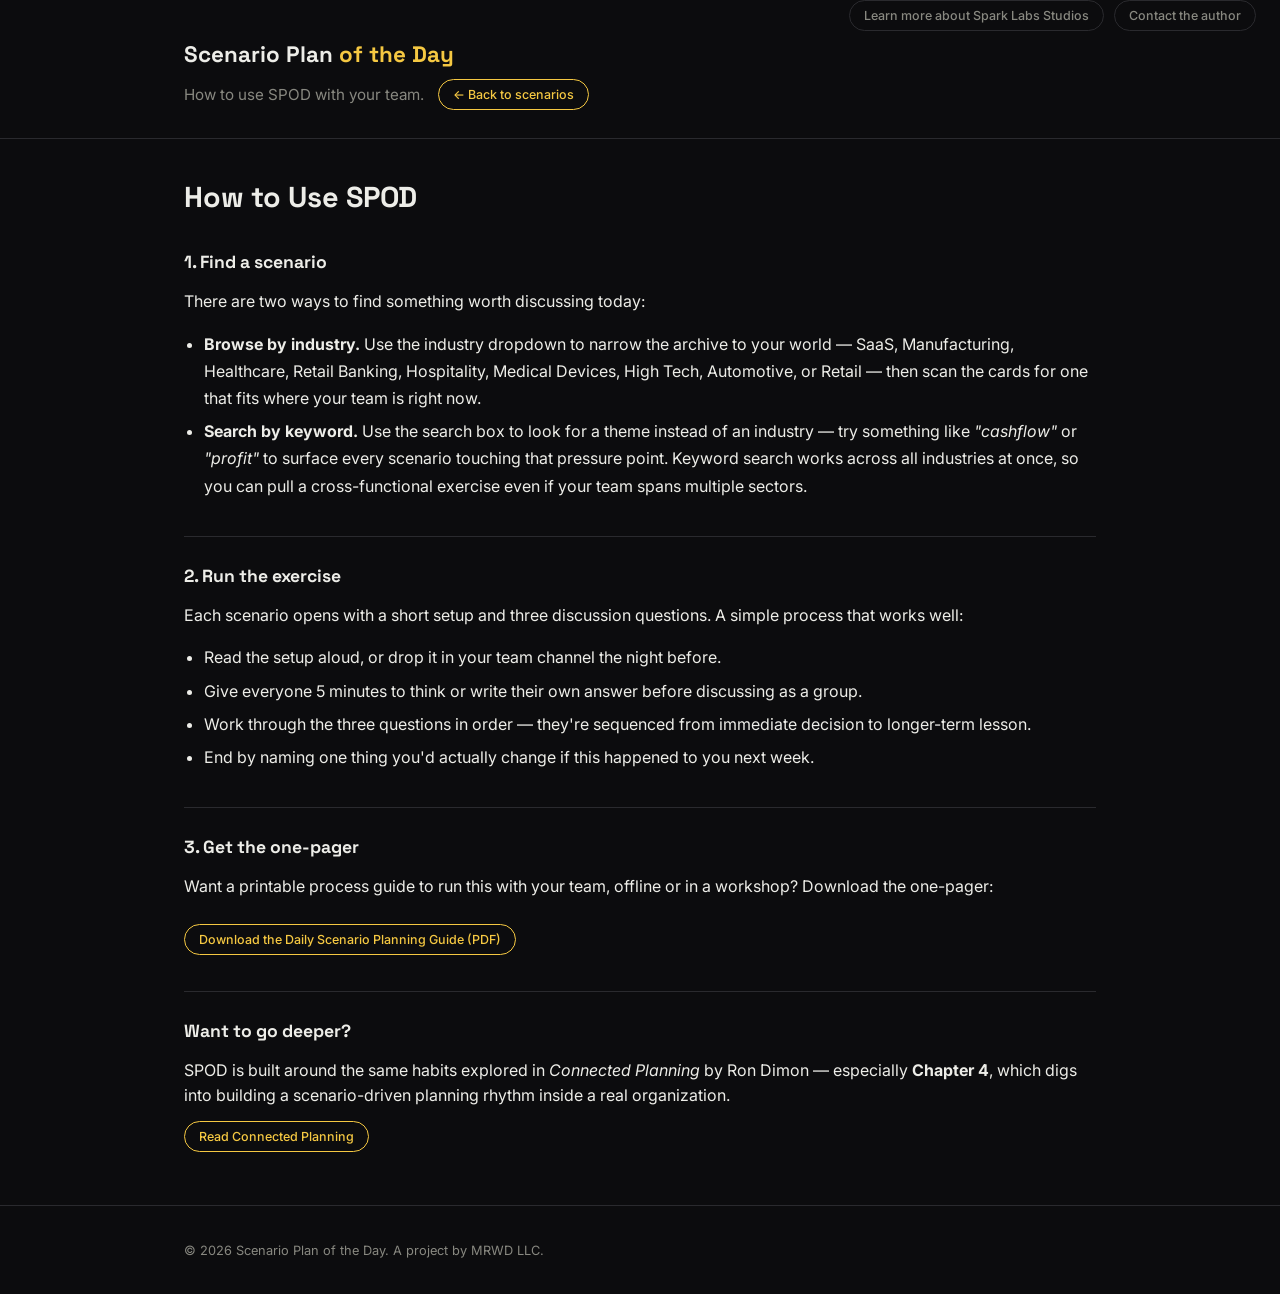
==== how-to-use.html @ fef07f77 "Add How to Use SPOD page, PDF download, and book link New pill beside the tagline links to how-to-us" ====
<!DOCTYPE html>
<html lang="en">
<head>
<meta charset="UTF-8">
<meta name="viewport" content="width=device-width, initial-scale=1.0">
<title>How to Use SPOD — Scenario Plan of the Day</title>
<meta name="description" content="How to use Scenario Plan of the Day: browse by industry, search by keyword, and run the daily exercise with your team.">
<link rel="preconnect" href="https://fonts.googleapis.com">
<link href="https://fonts.googleapis.com/css2?family=Space+Grotesk:wght@500;700&family=Inter:wght@400;500;600&display=swap" rel="stylesheet">
<link rel="stylesheet" href="assets/style.css">
</head>
<body>

<header class="site-header">
  <div class="wrap">
    <nav class="header-pills">
      <a class="pill" href="https://sparklabs.studio" target="_blank" rel="noopener">Learn more about Spark Labs Studios</a>
      <a class="pill" href="https://rondimon.com" target="_blank" rel="noopener">Contact the author</a>
    </nav>
    <a class="logo" href="index.html">Scenario Plan <span>of the Day</span></a>
    <div class="tagline-row">
      <p class="tagline">How to use SPOD with your team.</p>
      <a class="pill pill-accent" href="index.html">&larr; Back to scenarios</a>
    </div>
  </div>
</header>

<main class="wrap how-to">
  <h1>How to Use SPOD</h1>

  <section class="how-block">
    <h2>1. Find a scenario</h2>
    <p>There are two ways to find something worth discussing today:</p>
    <ul>
      <li><strong>Browse by industry.</strong> Use the industry dropdown to narrow the archive to your world — SaaS, Manufacturing, Healthcare, Retail Banking, Hospitality, Medical Devices, High Tech, Automotive, or Retail — then scan the cards for one that fits where your team is right now.</li>
      <li><strong>Search by keyword.</strong> Use the search box to look for a theme instead of an industry — try something like <em>"cashflow"</em> or <em>"profit"</em> to surface every scenario touching that pressure point. Keyword search works across all industries at once, so you can pull a cross-functional exercise even if your team spans multiple sectors.</li>
    </ul>
  </section>

  <section class="how-block">
    <h2>2. Run the exercise</h2>
    <p>Each scenario opens with a short setup and three discussion questions. A simple process that works well:</p>
    <ul>
      <li>Read the setup aloud, or drop it in your team channel the night before.</li>
      <li>Give everyone 5 minutes to think or write their own answer before discussing as a group.</li>
      <li>Work through the three questions in order — they're sequenced from immediate decision to longer-term lesson.</li>
      <li>End by naming one thing you'd actually change if this happened to you next week.</li>
    </ul>
  </section>

  <section class="how-block">
    <h2>3. Get the one-pager</h2>
    <p>Want a printable process guide to run this with your team, offline or in a workshop? Download the one-pager:</p>
    <a class="pill pill-accent pill-download" href="downloads/Daily-Scenario-Planning-Guide.pdf" download>Download the Daily Scenario Planning Guide (PDF)</a>
  </section>

  <section class="how-block">
    <h2>Want to go deeper?</h2>
    <p>SPOD is built around the same habits explored in <em>Connected Planning</em> by Ron Dimon — especially <strong>Chapter 4</strong>, which digs into building a scenario-driven planning rhythm inside a real organization.</p>
    <a class="pill pill-accent" href="https://www.rondimon.com/books" target="_blank" rel="noopener">Read Connected Planning</a>
  </section>
</main>

<footer class="site-footer">
  <div class="wrap">
    <p>&copy; <span id="year"></span> Scenario Plan of the Day. A project by MRWD LLC.</p>
  </div>
</footer>

<script>document.getElementById('year').textContent = new Date().getFullYear();</script>
</body>
</html>
---- assets/style.css ----
:root {
  --bg: #0C0C0E;
  --panel: #17171A;
  --accent: #F5C842;
  --muted: #888880;
  --text: #EDEDE8;
  --border: #2A2A2E;
}

* { box-sizing: border-box; }

body {
  margin: 0;
  background: var(--bg);
  color: var(--text);
  font-family: 'Inter', sans-serif;
}

h1, h2, h3, .logo {
  font-family: 'Space Grotesk', sans-serif;
}

.wrap {
  max-width: 960px;
  margin: 0 auto;
  padding: 0 24px;
}

.site-header {
  position: relative;
  border-bottom: 1px solid var(--border);
  padding: 40px 0 28px;
}

.header-pills {
  position: absolute;
  top: 0;
  right: 24px;
  display: flex;
  gap: 10px;
}

.pill {
  border: 1px solid var(--border);
  color: var(--muted);
  text-decoration: none;
  font-size: 0.78rem;
  font-weight: 500;
  padding: 7px 14px;
  border-radius: 999px;
  white-space: nowrap;
  transition: border-color 0.15s ease, color 0.15s ease;
}

.pill:hover {
  border-color: var(--accent);
  color: var(--accent);
}

.logo {
  font-size: 1.4rem;
  font-weight: 700;
  color: var(--text);
  text-decoration: none;
}

.logo span {
  color: var(--accent);
}

.tagline-row {
  display: flex;
  align-items: center;
  flex-wrap: wrap;
  gap: 14px;
  margin-top: 10px;
}

.tagline {
  color: var(--muted);
  margin: 0;
  font-size: 0.95rem;
}

.pill-accent {
  border-color: var(--accent);
  color: var(--accent);
}

.pill-accent:hover {
  background: var(--accent);
  color: var(--bg);
}

.filter-bar {
  display: flex;
  flex-wrap: wrap;
  align-items: center;
  gap: 12px;
  margin: 32px 0 24px;
}

.filter-bar label {
  color: var(--muted);
  font-size: 0.85rem;
}

.filter-bar select,
.filter-bar input {
  background: var(--panel);
  border: 1px solid var(--border);
  color: var(--text);
  padding: 8px 12px;
  border-radius: 6px;
  font-family: inherit;
  font-size: 0.9rem;
}

.filter-bar input {
  flex: 1;
  min-width: 200px;
}

.scenario-list {
  display: grid;
  grid-template-columns: repeat(auto-fill, minmax(280px, 1fr));
  gap: 16px;
  padding-bottom: 60px;
}

.scenario-card {
  background: var(--panel);
  border: 1px solid var(--border);
  border-radius: 10px;
  padding: 20px;
  cursor: pointer;
  transition: border-color 0.15s ease;
}

.scenario-card:hover {
  border-color: var(--accent);
}

.scenario-card .industry-tag {
  display: inline-block;
  color: var(--accent);
  font-size: 0.72rem;
  font-weight: 600;
  text-transform: uppercase;
  letter-spacing: 0.05em;
  margin-bottom: 10px;
}

.scenario-card h3 {
  margin: 0 0 8px;
  font-size: 1.05rem;
}

.scenario-card p {
  color: var(--muted);
  font-size: 0.88rem;
  margin: 0;
  line-height: 1.5;
}

.modal {
  position: fixed;
  inset: 0;
  background: rgba(0,0,0,0.6);
  display: flex;
  align-items: center;
  justify-content: center;
  padding: 20px;
  z-index: 10;
}

.modal.hidden {
  display: none;
}

.modal-content {
  background: var(--panel);
  border: 1px solid var(--border);
  border-radius: 12px;
  padding: 36px;
  max-width: 560px;
  width: 100%;
  max-height: 85vh;
  overflow-y: auto;
  position: relative;
}

.modal-close {
  position: absolute;
  top: 16px;
  right: 20px;
  background: none;
  border: none;
  color: var(--muted);
  font-size: 1.6rem;
  cursor: pointer;
  line-height: 1;
}

.modal-industry {
  color: var(--accent);
  font-size: 0.75rem;
  font-weight: 600;
  text-transform: uppercase;
  letter-spacing: 0.05em;
  margin: 0 0 10px;
}

.modal-content h2 {
  margin: 0 0 16px;
  font-size: 1.4rem;
}

.modal-content p {
  line-height: 1.6;
  color: var(--text);
}

.modal-content h3 {
  margin: 24px 0 10px;
  font-size: 0.95rem;
  color: var(--muted);
  text-transform: uppercase;
  letter-spacing: 0.05em;
}

.modal-content ul {
  padding-left: 20px;
  line-height: 1.7;
}

.site-footer {
  border-top: 1px solid var(--border);
  padding: 24px 0;
  color: var(--muted);
  font-size: 0.8rem;
}

.how-to {
  padding-bottom: 60px;
}

.how-to h1 {
  margin: 40px 0 8px;
  font-size: 1.8rem;
}

.how-block {
  margin-top: 36px;
  padding-top: 28px;
  border-top: 1px solid var(--border);
}

.how-block:first-of-type {
  border-top: none;
  padding-top: 0;
}

.how-block h2 {
  font-size: 1.1rem;
  margin: 0 0 12px;
}

.how-block p {
  color: var(--text);
  line-height: 1.6;
}

.how-block ul {
  padding-left: 20px;
  line-height: 1.7;
  color: var(--text);
}

.how-block ul li {
  margin-bottom: 6px;
}

.pill-download {
  display: inline-block;
  margin-top: 8px;
}
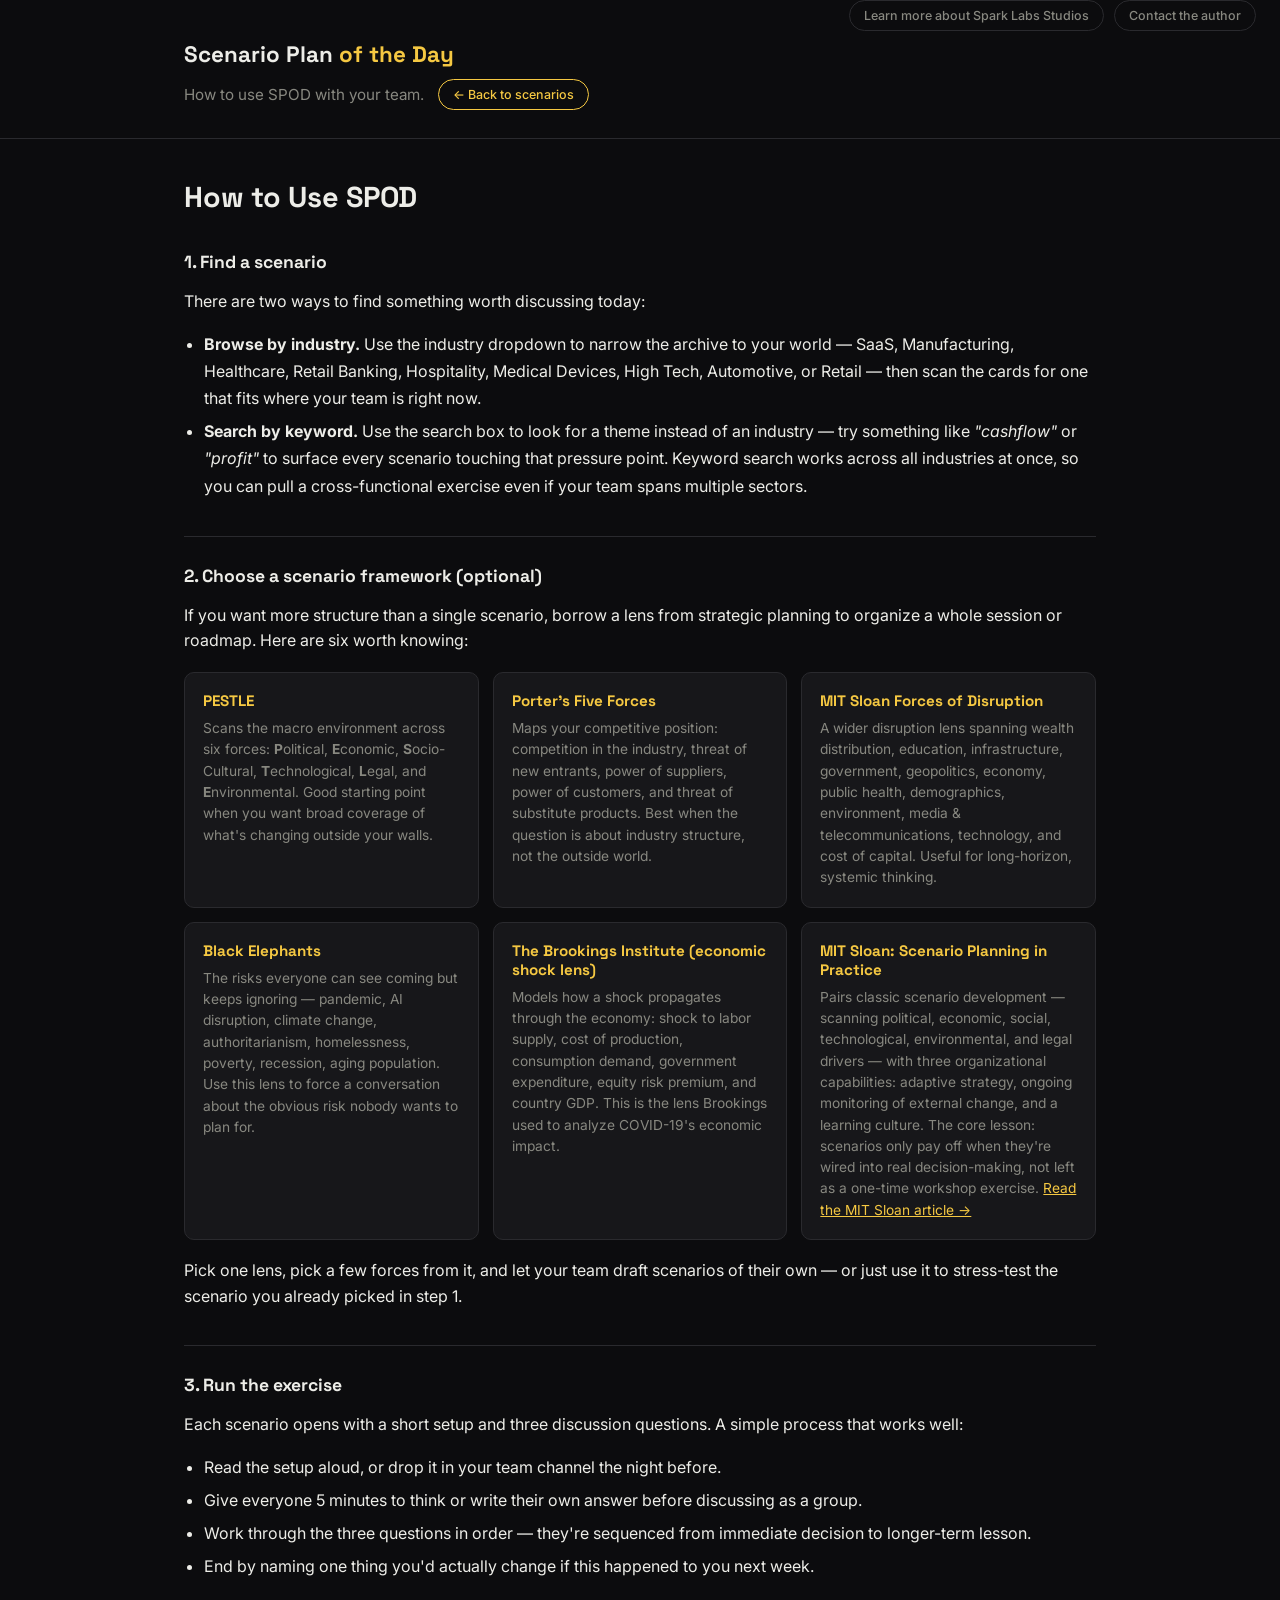
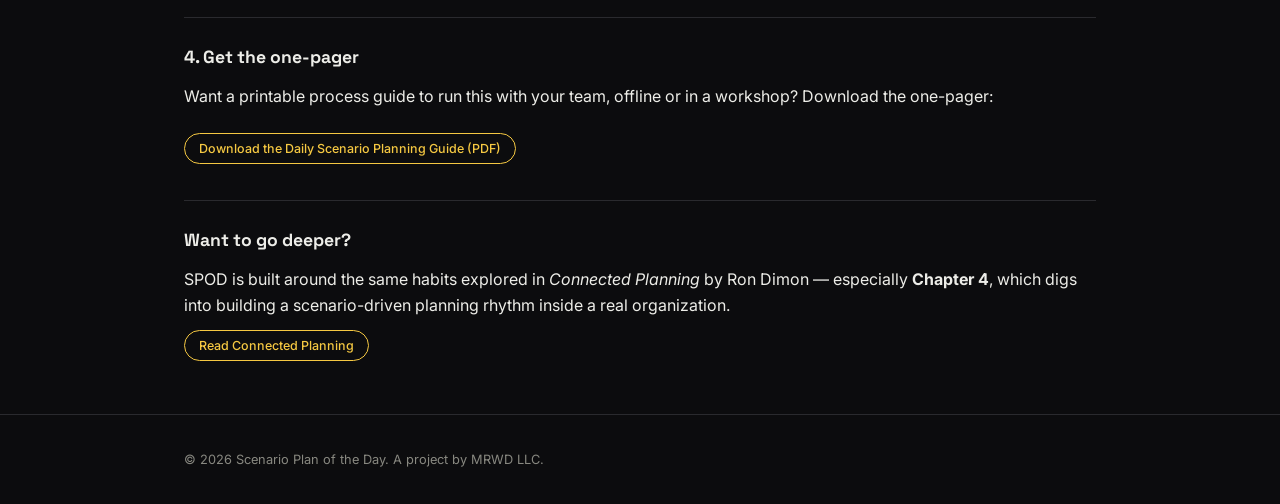
==== commit c3d53add: "Add scenario framework overview to How to Use SPOD page New step 2 introduces six frameworks for str" ====
--- a/how-to-use.html
+++ b/how-to-use.html
@@ -38,7 +38,39 @@
   </section>
 
   <section class="how-block">
-    <h2>2. Run the exercise</h2>
+    <h2>2. Choose a scenario framework (optional)</h2>
+    <p>If you want more structure than a single scenario, borrow a lens from strategic planning to organize a whole session or roadmap. Here are six worth knowing:</p>
+    <div class="framework-grid">
+      <div class="framework-card">
+        <h3>PESTLE</h3>
+        <p>Scans the macro environment across six forces: <strong>P</strong>olitical, <strong>E</strong>conomic, <strong>S</strong>ocio-Cultural, <strong>T</strong>echnological, <strong>L</strong>egal, and <strong>E</strong>nvironmental. Good starting point when you want broad coverage of what's changing outside your walls.</p>
+      </div>
+      <div class="framework-card">
+        <h3>Porter's Five Forces</h3>
+        <p>Maps your competitive position: competition in the industry, threat of new entrants, power of suppliers, power of customers, and threat of substitute products. Best when the question is about industry structure, not the outside world.</p>
+      </div>
+      <div class="framework-card">
+        <h3>MIT Sloan Forces of Disruption</h3>
+        <p>A wider disruption lens spanning wealth distribution, education, infrastructure, government, geopolitics, economy, public health, demographics, environment, media &amp; telecommunications, technology, and cost of capital. Useful for long-horizon, systemic thinking.</p>
+      </div>
+      <div class="framework-card">
+        <h3>Black Elephants</h3>
+        <p>The risks everyone can see coming but keeps ignoring — pandemic, AI disruption, climate change, authoritarianism, homelessness, poverty, recession, aging population. Use this lens to force a conversation about the obvious risk nobody wants to plan for.</p>
+      </div>
+      <div class="framework-card">
+        <h3>The Brookings Institute (economic shock lens)</h3>
+        <p>Models how a shock propagates through the economy: shock to labor supply, cost of production, consumption demand, government expenditure, equity risk premium, and country GDP. This is the lens Brookings used to analyze COVID-19's economic impact.</p>
+      </div>
+      <div class="framework-card">
+        <h3>MIT Sloan: Scenario Planning in Practice</h3>
+        <p>Pairs classic scenario development — scanning political, economic, social, technological, environmental, and legal drivers — with three organizational capabilities: adaptive strategy, ongoing monitoring of external change, and a learning culture. The core lesson: scenarios only pay off when they're wired into real decision-making, not left as a one-time workshop exercise. <a href="https://sloanreview.mit.edu/article/scenario-planning-how-to-use/" target="_blank" rel="noopener">Read the MIT Sloan article &rarr;</a></p>
+      </div>
+    </div>
+    <p>Pick one lens, pick a few forces from it, and let your team draft scenarios of their own — or just use it to stress-test the scenario you already picked in step 1.</p>
+  </section>
+
+  <section class="how-block">
+    <h2>3. Run the exercise</h2>
     <p>Each scenario opens with a short setup and three discussion questions. A simple process that works well:</p>
     <ul>
       <li>Read the setup aloud, or drop it in your team channel the night before.</li>
@@ -49,7 +81,7 @@
   </section>
 
   <section class="how-block">
-    <h2>3. Get the one-pager</h2>
+    <h2>4. Get the one-pager</h2>
     <p>Want a printable process guide to run this with your team, offline or in a workshop? Download the one-pager:</p>
     <a class="pill pill-accent pill-download" href="downloads/Daily-Scenario-Planning-Guide.pdf" download>Download the Daily Scenario Planning Guide (PDF)</a>
   </section>
--- a/assets/style.css
+++ b/assets/style.css
@@ -281,6 +281,37 @@
   margin-bottom: 6px;
 }
 
+.framework-grid {
+  display: grid;
+  grid-template-columns: repeat(auto-fill, minmax(240px, 1fr));
+  gap: 14px;
+  margin: 18px 0;
+}
+
+.framework-card {
+  background: var(--panel);
+  border: 1px solid var(--border);
+  border-radius: 10px;
+  padding: 18px;
+}
+
+.framework-card h3 {
+  margin: 0 0 8px;
+  font-size: 0.95rem;
+  color: var(--accent);
+}
+
+.framework-card p {
+  color: var(--muted);
+  font-size: 0.86rem;
+  line-height: 1.55;
+  margin: 0;
+}
+
+.framework-card a {
+  color: var(--accent);
+}
+
 .pill-download {
   display: inline-block;
   margin-top: 8px;
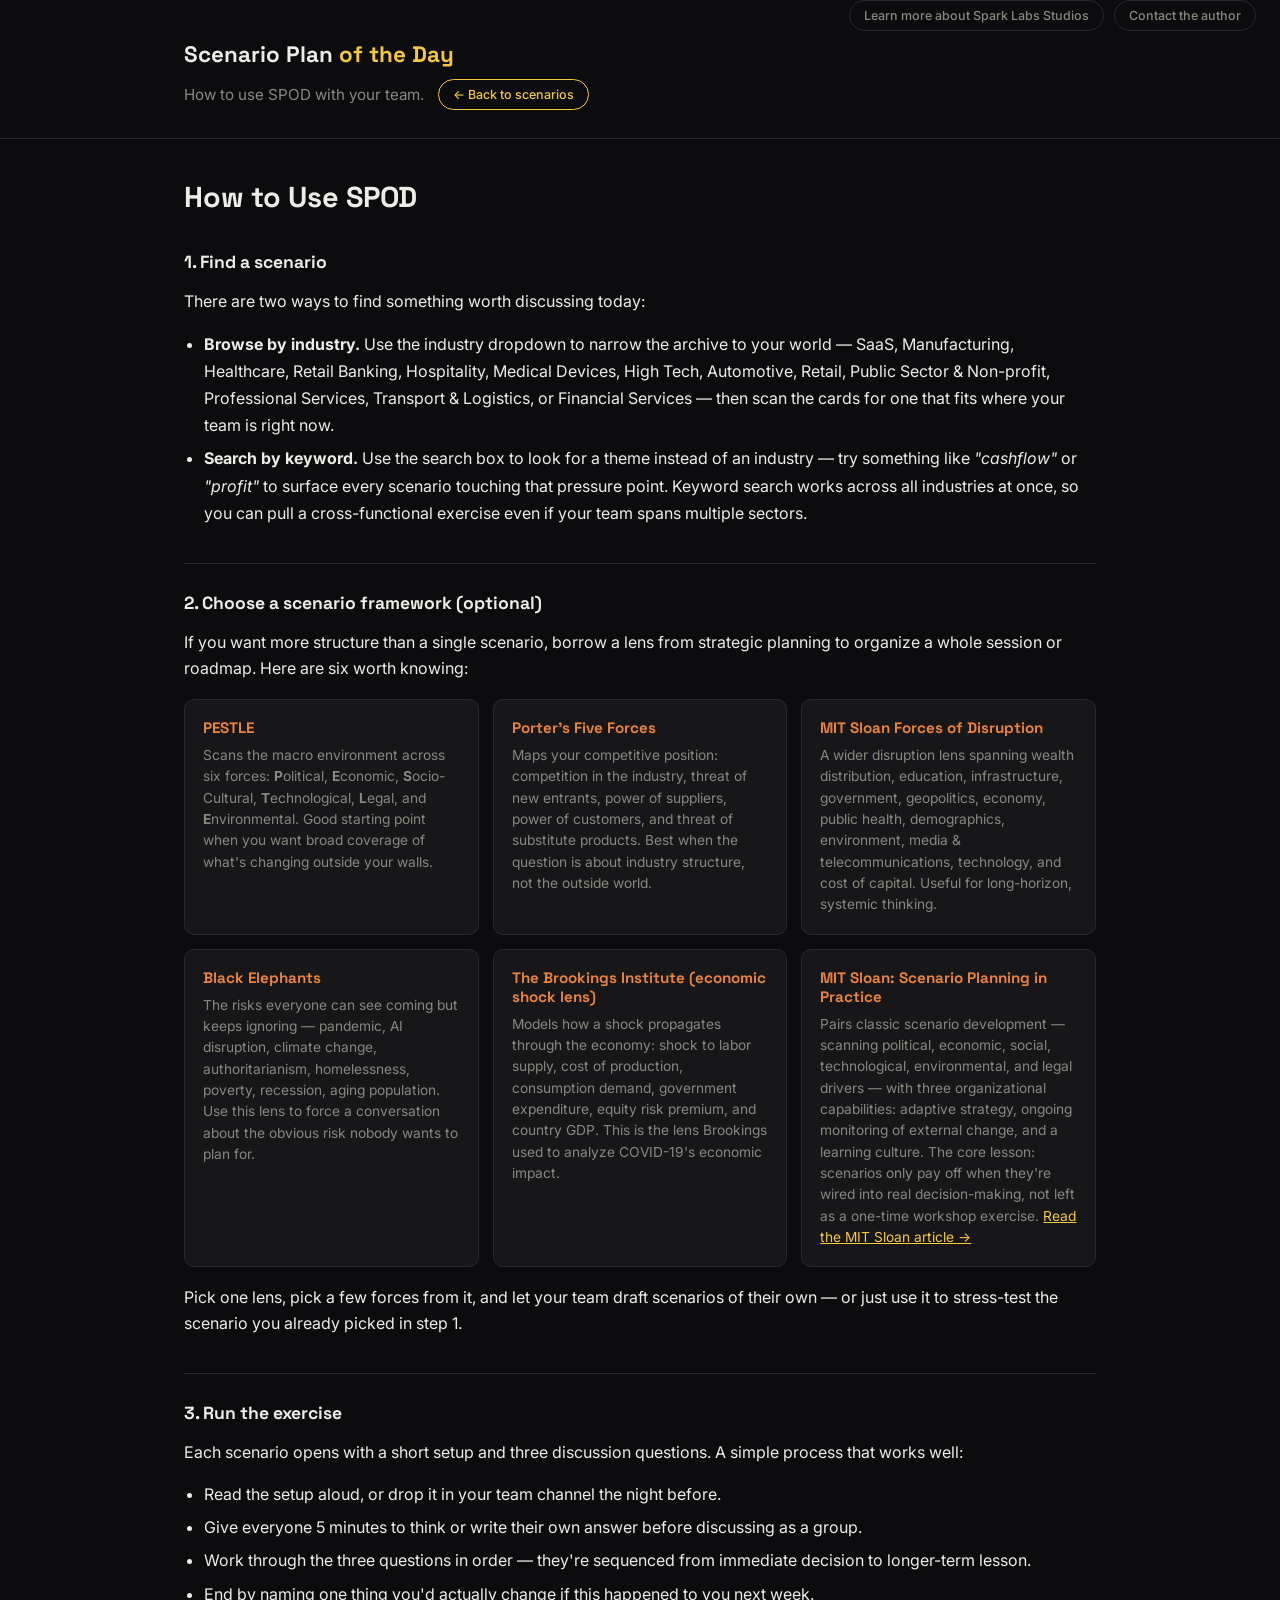
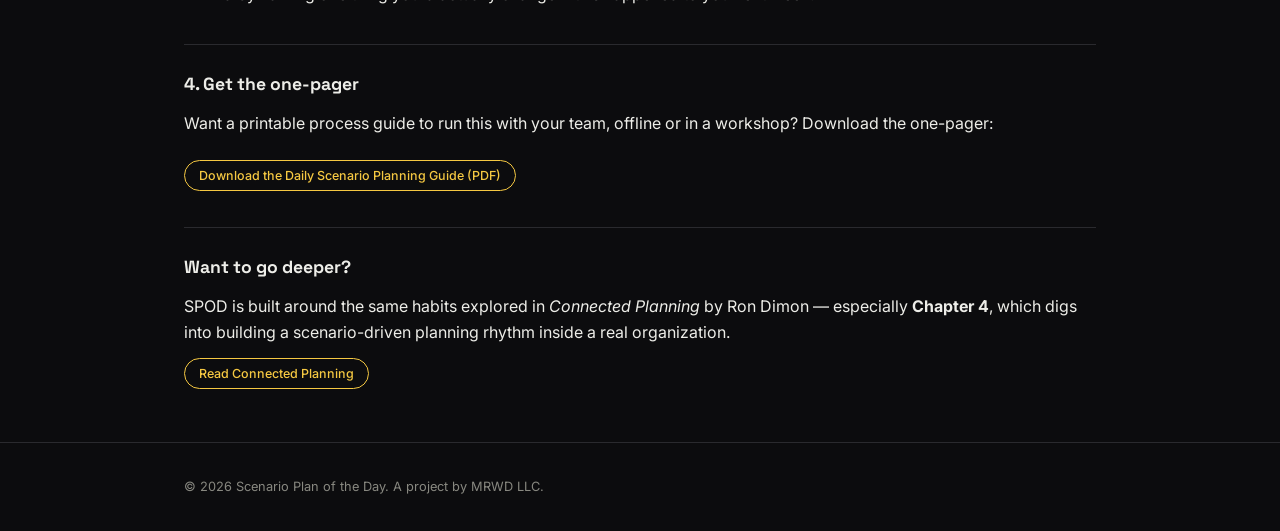
==== commit cd8707ba: "Add 6 ELEVATE26UK scenarios and 4 new industries One scenario per attendee group for Jedox Elevate L" ====
--- a/how-to-use.html
+++ b/how-to-use.html
@@ -32,7 +32,7 @@
     <h2>1. Find a scenario</h2>
     <p>There are two ways to find something worth discussing today:</p>
     <ul>
-      <li><strong>Browse by industry.</strong> Use the industry dropdown to narrow the archive to your world — SaaS, Manufacturing, Healthcare, Retail Banking, Hospitality, Medical Devices, High Tech, Automotive, or Retail — then scan the cards for one that fits where your team is right now.</li>
+      <li><strong>Browse by industry.</strong> Use the industry dropdown to narrow the archive to your world — SaaS, Manufacturing, Healthcare, Retail Banking, Hospitality, Medical Devices, High Tech, Automotive, Retail, Public Sector & Non-profit, Professional Services, Transport & Logistics, or Financial Services — then scan the cards for one that fits where your team is right now.</li>
       <li><strong>Search by keyword.</strong> Use the search box to look for a theme instead of an industry — try something like <em>"cashflow"</em> or <em>"profit"</em> to surface every scenario touching that pressure point. Keyword search works across all industries at once, so you can pull a cross-functional exercise even if your team spans multiple sectors.</li>
     </ul>
   </section>
--- a/assets/style.css
+++ b/assets/style.css
@@ -298,7 +298,7 @@
 .framework-card h3 {
   margin: 0 0 8px;
   font-size: 0.95rem;
-  color: var(--accent);
+  color: #E8823C;
 }
 
 .framework-card p {
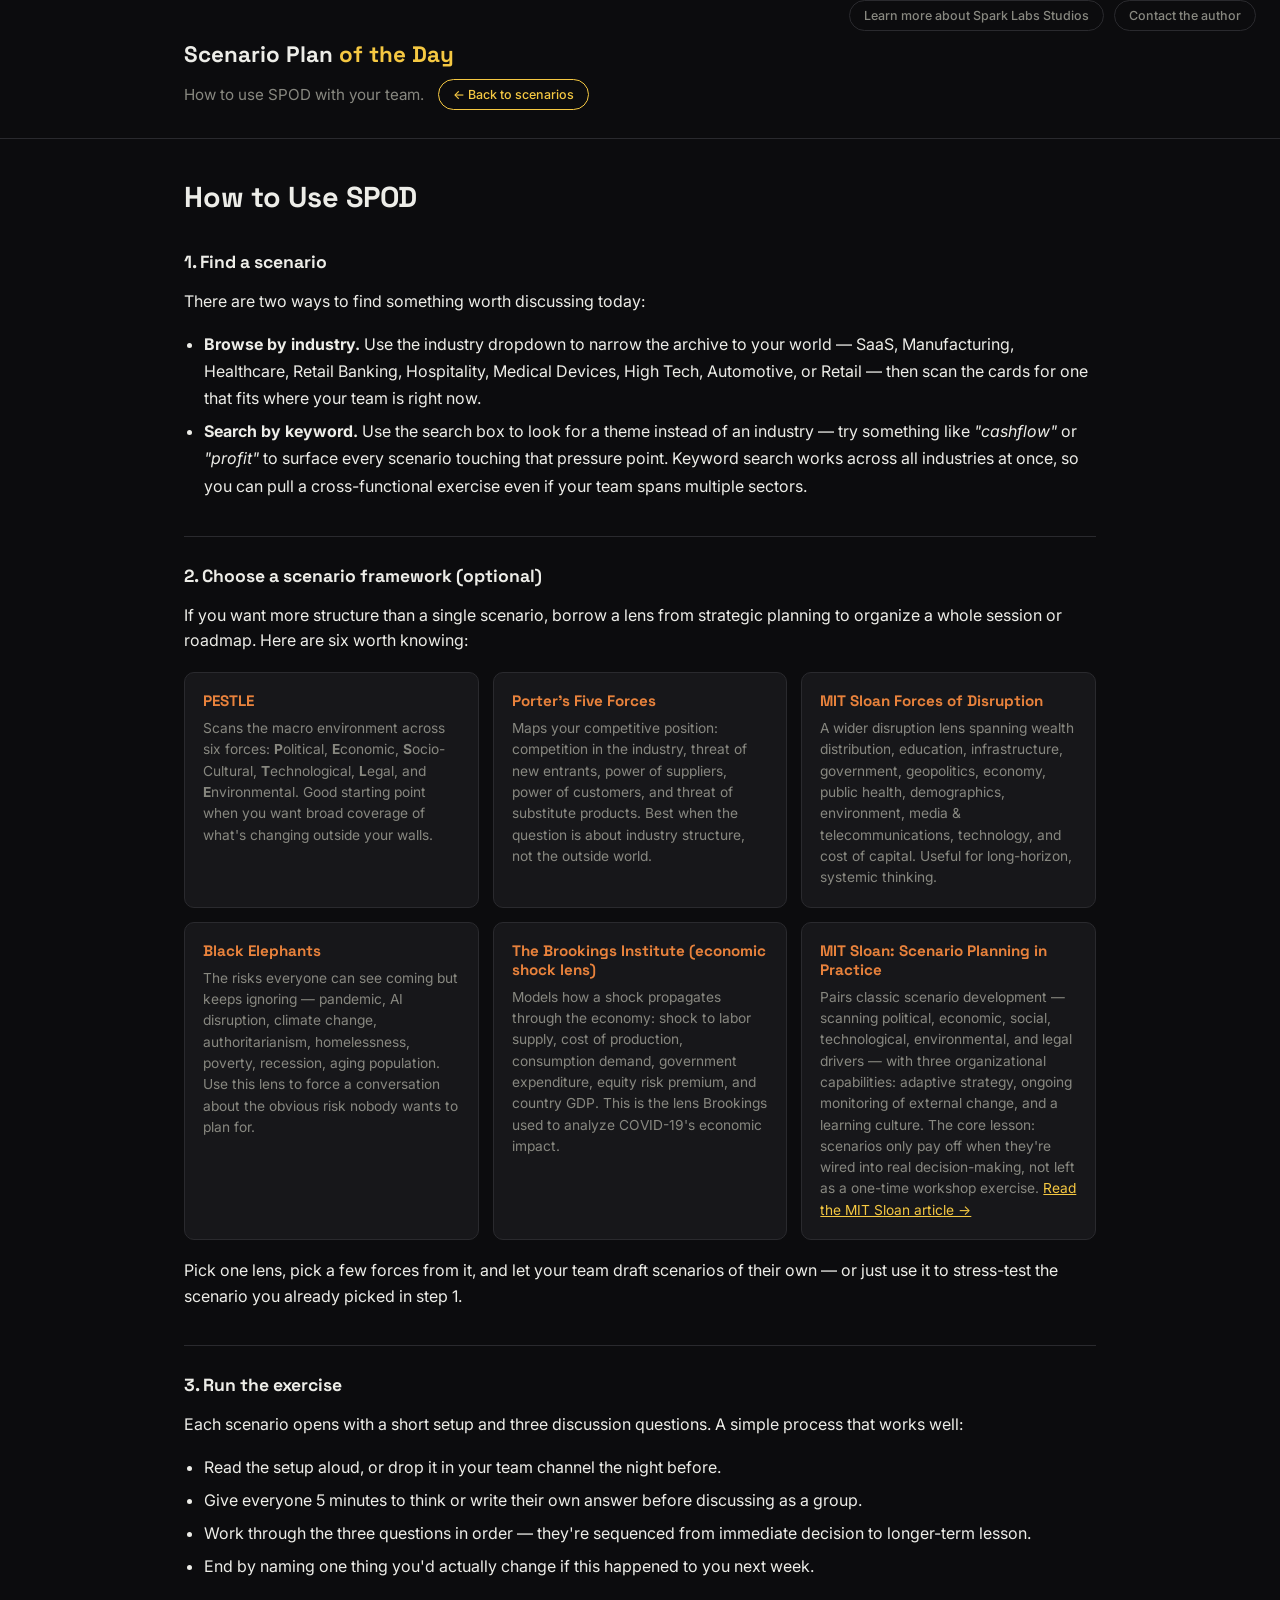
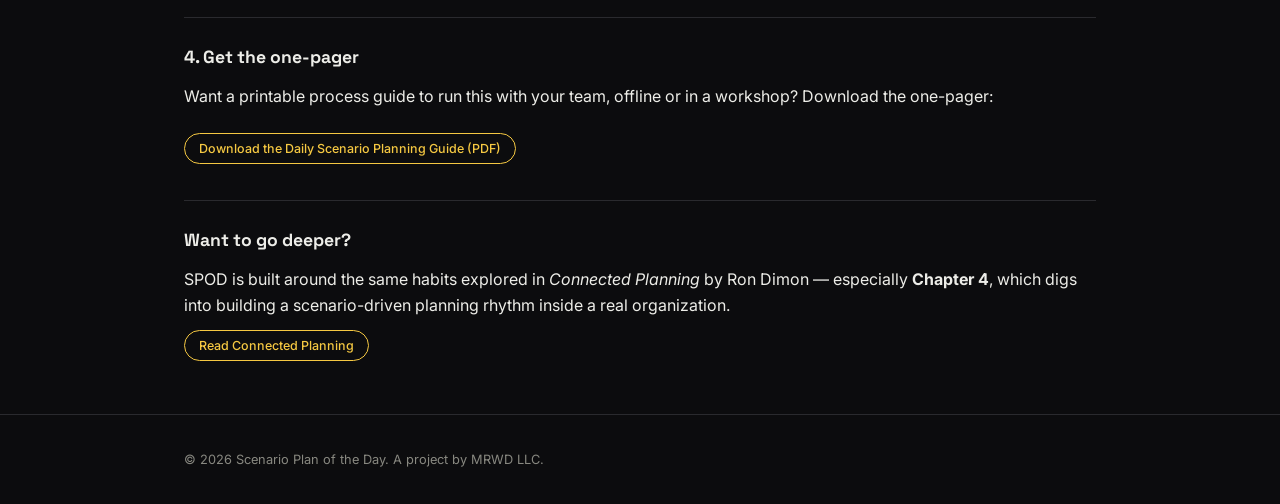
==== commit 2bc6b467: "Restructure ELEVATE26UK as dedicated industries, expand to 12 each Moved the ELEVATE26UK label out o" ====
--- a/how-to-use.html
+++ b/how-to-use.html
@@ -32,7 +32,7 @@
     <h2>1. Find a scenario</h2>
     <p>There are two ways to find something worth discussing today:</p>
     <ul>
-      <li><strong>Browse by industry.</strong> Use the industry dropdown to narrow the archive to your world — SaaS, Manufacturing, Healthcare, Retail Banking, Hospitality, Medical Devices, High Tech, Automotive, Retail, Public Sector & Non-profit, Professional Services, Transport & Logistics, or Financial Services — then scan the cards for one that fits where your team is right now.</li>
+      <li><strong>Browse by industry.</strong> Use the industry dropdown to narrow the archive to your world — SaaS, Manufacturing, Healthcare, Retail Banking, Hospitality, Medical Devices, High Tech, Automotive, or Retail — then scan the cards for one that fits where your team is right now.</li>
       <li><strong>Search by keyword.</strong> Use the search box to look for a theme instead of an industry — try something like <em>"cashflow"</em> or <em>"profit"</em> to surface every scenario touching that pressure point. Keyword search works across all industries at once, so you can pull a cross-functional exercise even if your team spans multiple sectors.</li>
     </ul>
   </section>
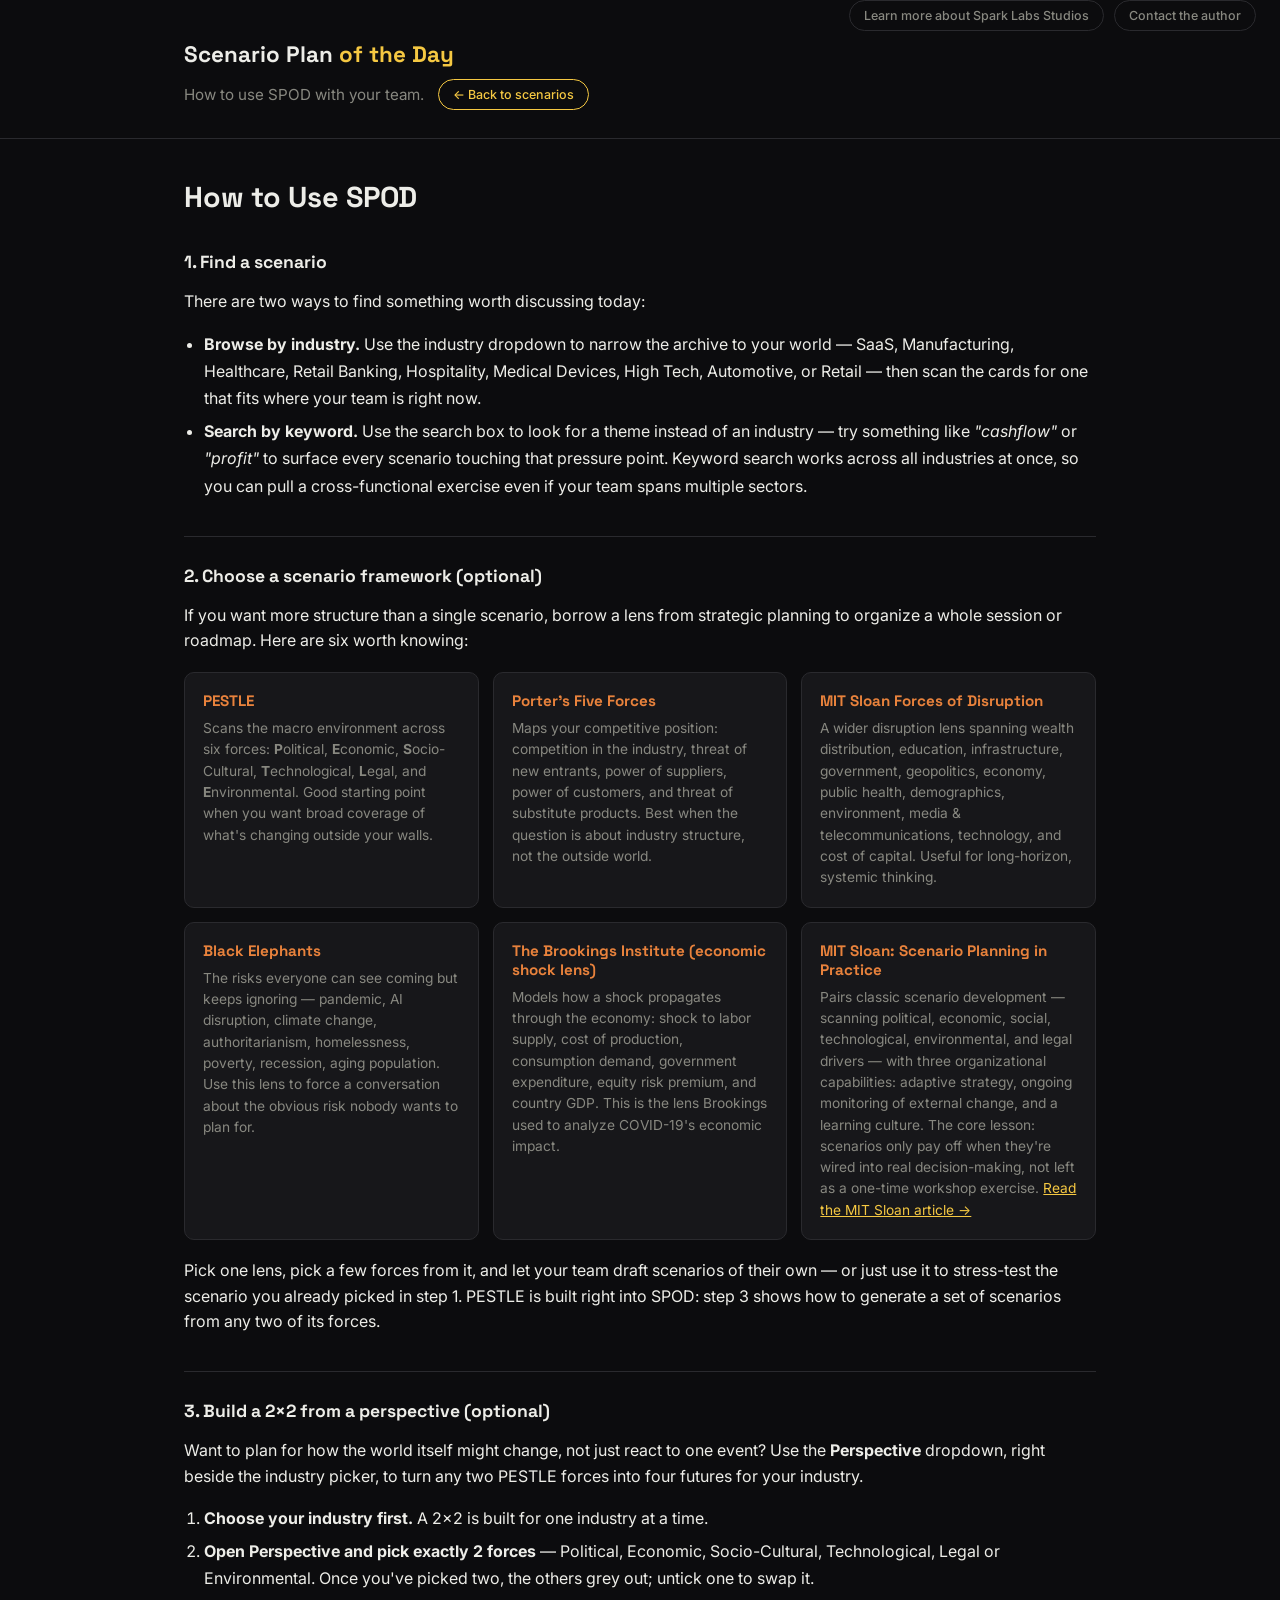
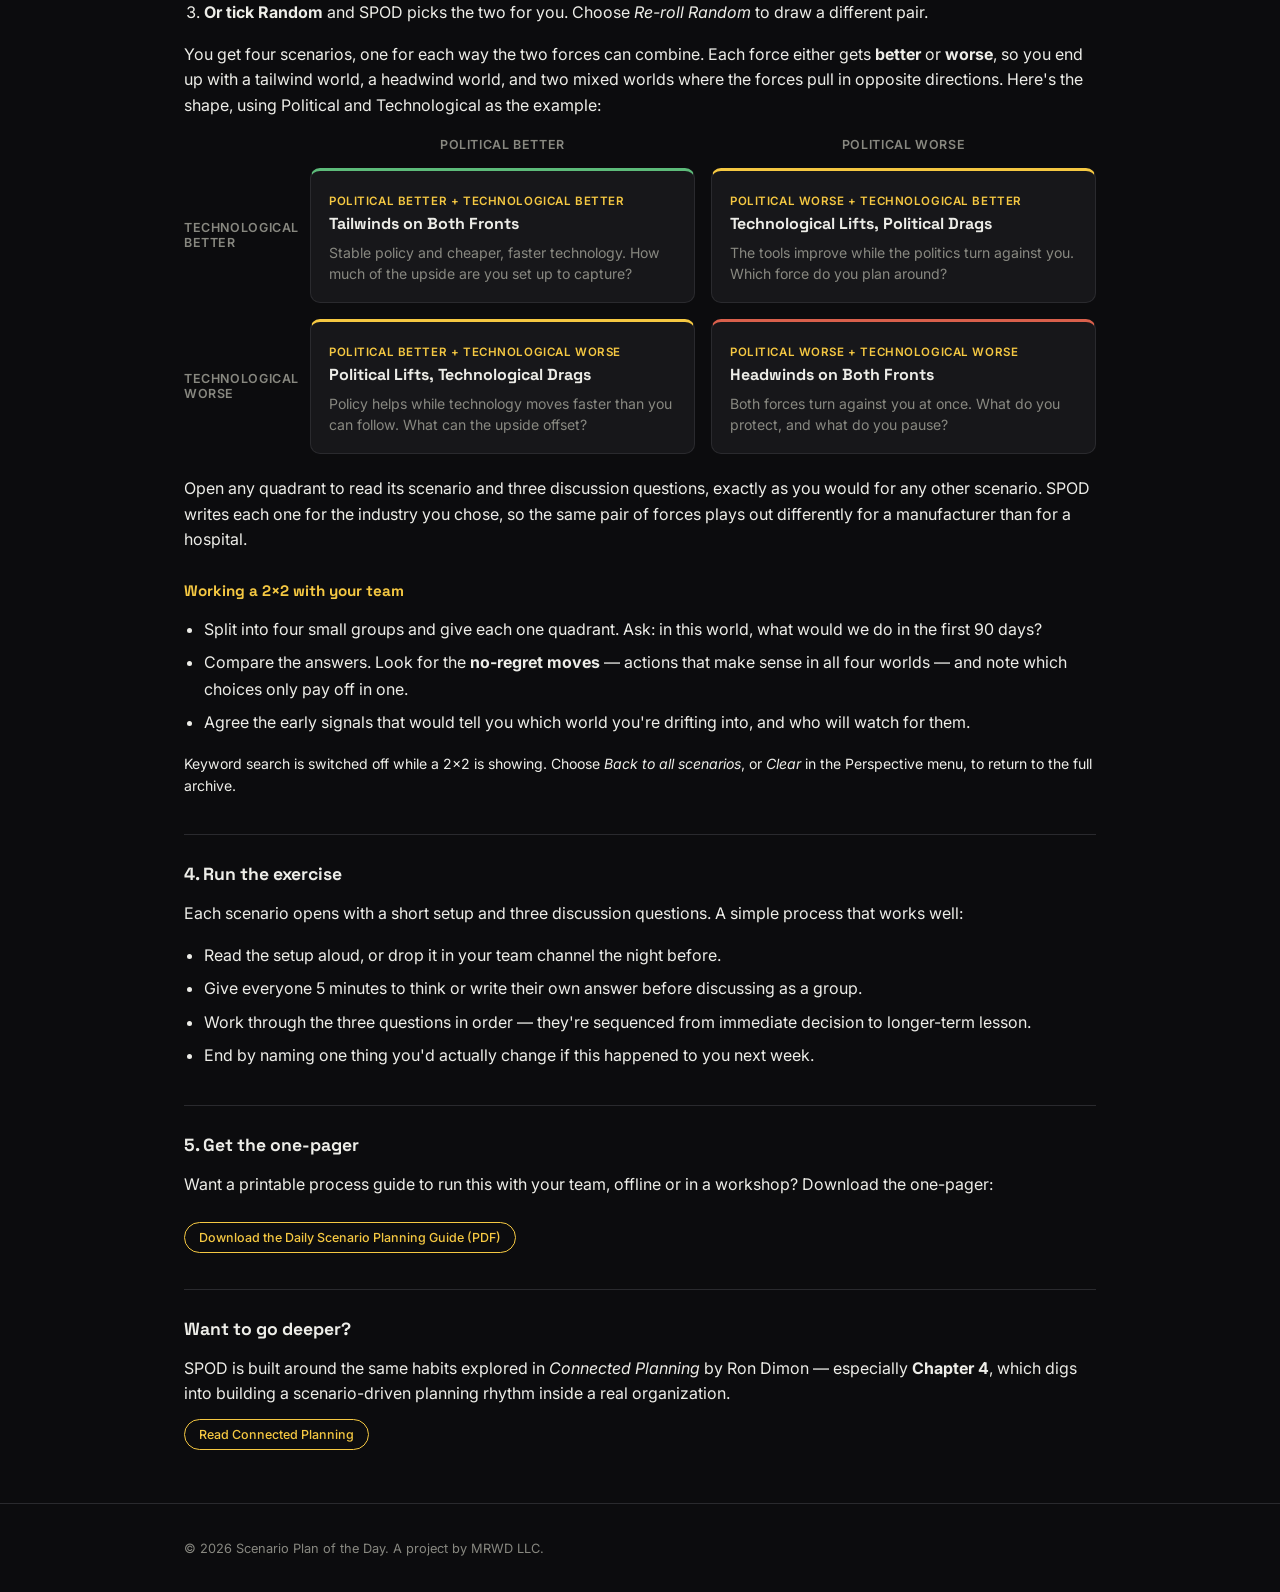
==== commit ab9fa252: "Add Perspective picker and PESTLE 2x2 scenario generator New Perspective dropdown beside Industry: p" ====
--- a/how-to-use.html
+++ b/how-to-use.html
@@ -4,7 +4,7 @@
 <meta charset="UTF-8">
 <meta name="viewport" content="width=device-width, initial-scale=1.0">
 <title>How to Use SPOD — Scenario Plan of the Day</title>
-<meta name="description" content="How to use Scenario Plan of the Day: browse by industry, search by keyword, and run the daily exercise with your team.">
+<meta name="description" content="How to use Scenario Plan of the Day: browse by industry, search by keyword, build a 2x2 of futures from any two PESTLE forces, and run the exercise with your team.">
 <link rel="preconnect" href="https://fonts.googleapis.com">
 <link href="https://fonts.googleapis.com/css2?family=Space+Grotesk:wght@500;700&family=Inter:wght@400;500;600&display=swap" rel="stylesheet">
 <link rel="stylesheet" href="assets/style.css">
@@ -66,11 +66,57 @@
         <p>Pairs classic scenario development — scanning political, economic, social, technological, environmental, and legal drivers — with three organizational capabilities: adaptive strategy, ongoing monitoring of external change, and a learning culture. The core lesson: scenarios only pay off when they're wired into real decision-making, not left as a one-time workshop exercise. <a href="https://sloanreview.mit.edu/article/scenario-planning-how-to-use/" target="_blank" rel="noopener">Read the MIT Sloan article &rarr;</a></p>
       </div>
     </div>
-    <p>Pick one lens, pick a few forces from it, and let your team draft scenarios of their own — or just use it to stress-test the scenario you already picked in step 1.</p>
+    <p>Pick one lens, pick a few forces from it, and let your team draft scenarios of their own — or just use it to stress-test the scenario you already picked in step 1. PESTLE is built right into SPOD: step 3 shows how to generate a set of scenarios from any two of its forces.</p>
   </section>
 
   <section class="how-block">
-    <h2>3. Run the exercise</h2>
+    <h2>3. Build a 2&times;2 from a perspective (optional)</h2>
+    <p>Want to plan for how the world itself might change, not just react to one event? Use the <strong>Perspective</strong> dropdown, right beside the industry picker, to turn any two PESTLE forces into four futures for your industry.</p>
+    <ol>
+      <li><strong>Choose your industry first.</strong> A 2&times;2 is built for one industry at a time.</li>
+      <li><strong>Open Perspective and pick exactly 2 forces</strong> — Political, Economic, Socio-Cultural, Technological, Legal or Environmental. Once you've picked two, the others grey out; untick one to swap it.</li>
+      <li><strong>Or tick Random</strong> and SPOD picks the two for you. Choose <em>Re-roll Random</em> to draw a different pair.</li>
+    </ol>
+    <p>You get four scenarios, one for each way the two forces can combine. Each force either gets <strong>better</strong> or <strong>worse</strong>, so you end up with a tailwind world, a headwind world, and two mixed worlds where the forces pull in opposite directions. Here's the shape, using Political and Technological as the example:</p>
+    <div class="matrix how-matrix">
+      <div class="matrix-corner"></div>
+      <div class="matrix-col-head">Political Better</div>
+      <div class="matrix-col-head">Political Worse</div>
+      <div class="matrix-row-head">Technological Better</div>
+      <div class="how-quad matrix-bb">
+        <span class="industry-tag">Political Better + Technological Better</span>
+        <h4>Tailwinds on Both Fronts</h4>
+        <p>Stable policy and cheaper, faster technology. How much of the upside are you set up to capture?</p>
+      </div>
+      <div class="how-quad matrix-wb">
+        <span class="industry-tag">Political Worse + Technological Better</span>
+        <h4>Technological Lifts, Political Drags</h4>
+        <p>The tools improve while the politics turn against you. Which force do you plan around?</p>
+      </div>
+      <div class="matrix-row-head">Technological Worse</div>
+      <div class="how-quad matrix-bw">
+        <span class="industry-tag">Political Better + Technological Worse</span>
+        <h4>Political Lifts, Technological Drags</h4>
+        <p>Policy helps while technology moves faster than you can follow. What can the upside offset?</p>
+      </div>
+      <div class="how-quad matrix-ww">
+        <span class="industry-tag">Political Worse + Technological Worse</span>
+        <h4>Headwinds on Both Fronts</h4>
+        <p>Both forces turn against you at once. What do you protect, and what do you pause?</p>
+      </div>
+    </div>
+    <p>Open any quadrant to read its scenario and three discussion questions, exactly as you would for any other scenario. SPOD writes each one for the industry you chose, so the same pair of forces plays out differently for a manufacturer than for a hospital.</p>
+    <h3>Working a 2&times;2 with your team</h3>
+    <ul>
+      <li>Split into four small groups and give each one quadrant. Ask: in this world, what would we do in the first 90 days?</li>
+      <li>Compare the answers. Look for the <strong>no-regret moves</strong> — actions that make sense in all four worlds — and note which choices only pay off in one.</li>
+      <li>Agree the early signals that would tell you which world you're drifting into, and who will watch for them.</li>
+    </ul>
+    <p class="how-note">Keyword search is switched off while a 2&times;2 is showing. Choose <em>Back to all scenarios</em>, or <em>Clear</em> in the Perspective menu, to return to the full archive.</p>
+  </section>
+
+  <section class="how-block">
+    <h2>4. Run the exercise</h2>
     <p>Each scenario opens with a short setup and three discussion questions. A simple process that works well:</p>
     <ul>
       <li>Read the setup aloud, or drop it in your team channel the night before.</li>
@@ -81,7 +127,7 @@
   </section>
 
   <section class="how-block">
-    <h2>4. Get the one-pager</h2>
+    <h2>5. Get the one-pager</h2>
     <p>Want a printable process guide to run this with your team, offline or in a workshop? Download the one-pager:</p>
     <a class="pill pill-accent pill-download" href="downloads/Daily-Scenario-Planning-Guide.pdf" download>Download the Daily Scenario Planning Guide (PDF)</a>
   </section>
--- a/assets/style.css
+++ b/assets/style.css
@@ -271,14 +271,60 @@
   line-height: 1.6;
 }
 
-.how-block ul {
+.how-block ul,
+.how-block ol {
   padding-left: 20px;
   line-height: 1.7;
   color: var(--text);
 }
 
-.how-block ul li {
+.how-block ul li,
+.how-block ol li {
   margin-bottom: 6px;
+}
+
+.how-block h3 {
+  margin: 28px 0 8px;
+  font-size: 0.95rem;
+  color: var(--accent);
+}
+
+.how-matrix {
+  margin: 18px 0 22px;
+}
+
+.how-quad {
+  background: var(--panel);
+  border: 1px solid var(--border);
+  border-radius: 10px;
+  padding: 18px;
+}
+
+.how-quad .industry-tag {
+  display: inline-block;
+  color: var(--accent);
+  font-size: 0.72rem;
+  font-weight: 600;
+  text-transform: uppercase;
+  letter-spacing: 0.05em;
+}
+
+.how-quad h4 {
+  margin: 4px 0 8px;
+  font-family: 'Space Grotesk', sans-serif;
+  font-size: 1rem;
+}
+
+.how-quad p {
+  margin: 0;
+  color: var(--muted);
+  font-size: 0.88rem;
+  line-height: 1.5;
+}
+
+.how-note {
+  color: var(--muted);
+  font-size: 0.88rem;
 }
 
 .framework-grid {
@@ -316,3 +362,219 @@
   display: inline-block;
   margin-top: 8px;
 }
+
+.hidden {
+  display: none !important;
+}
+
+.perspective {
+  position: relative;
+}
+
+.perspective-btn {
+  display: flex;
+  align-items: center;
+  gap: 8px;
+  background: var(--panel);
+  border: 1px solid var(--border);
+  color: var(--text);
+  padding: 8px 12px;
+  border-radius: 6px;
+  font-family: inherit;
+  font-size: 0.9rem;
+  cursor: pointer;
+}
+
+.perspective-btn:hover,
+.perspective-btn.is-active,
+.perspective-btn[aria-expanded="true"] {
+  border-color: var(--accent);
+}
+
+.perspective-btn-label {
+  color: var(--muted);
+}
+
+.perspective-btn-value {
+  color: var(--accent);
+  font-weight: 500;
+}
+
+.perspective-btn-value::after {
+  content: ' ▾';
+  color: var(--muted);
+}
+
+.perspective-panel {
+  position: absolute;
+  top: calc(100% + 8px);
+  left: 0;
+  z-index: 5;
+  width: 320px;
+  max-width: calc(100vw - 48px);
+  background: var(--panel);
+  border: 1px solid var(--border);
+  border-radius: 10px;
+  padding: 16px;
+  box-shadow: 0 12px 32px rgba(0, 0, 0, 0.5);
+}
+
+.perspective-help {
+  margin: 0 0 12px;
+  font-size: 0.82rem;
+  line-height: 1.5;
+  color: var(--muted);
+}
+
+.perspective-help strong {
+  color: var(--accent);
+}
+
+.perspective-options {
+  display: flex;
+  flex-direction: column;
+  gap: 2px;
+}
+
+.perspective-option {
+  display: flex;
+  align-items: flex-start;
+  gap: 10px;
+  padding: 8px;
+  border-radius: 6px;
+  cursor: pointer;
+}
+
+.perspective-option:hover {
+  background: rgba(255, 255, 255, 0.04);
+}
+
+.filter-bar .perspective-option input {
+  flex: none;
+  min-width: 0;
+  width: 16px;
+  height: 16px;
+  padding: 0;
+  margin: 2px 0 0;
+  accent-color: var(--accent);
+}
+
+.perspective-option.is-disabled {
+  opacity: 0.4;
+  cursor: not-allowed;
+}
+
+.perspective-option-text {
+  display: flex;
+  flex-direction: column;
+}
+
+.perspective-option-label {
+  font-size: 0.9rem;
+  font-weight: 500;
+}
+
+.perspective-option-blurb {
+  font-size: 0.75rem;
+  color: var(--muted);
+}
+
+.perspective-footer {
+  display: flex;
+  justify-content: space-between;
+  margin-top: 10px;
+  padding-top: 10px;
+  border-top: 1px solid var(--border);
+}
+
+.link-btn {
+  background: none;
+  border: none;
+  padding: 0;
+  color: var(--accent);
+  font-family: inherit;
+  font-size: 0.8rem;
+  cursor: pointer;
+}
+
+.link-btn:hover {
+  text-decoration: underline;
+}
+
+.perspective-hint {
+  margin: -8px 0 20px;
+  font-size: 0.85rem;
+  color: var(--accent);
+}
+
+.filter-bar #search-input:disabled {
+  opacity: 0.5;
+  cursor: not-allowed;
+}
+
+.matrix-view {
+  padding-bottom: 60px;
+}
+
+.matrix-head h2 {
+  margin: 0 0 6px;
+  font-size: 1.2rem;
+}
+
+.matrix-head p {
+  margin: 0;
+  color: var(--muted);
+  font-size: 0.9rem;
+}
+
+.matrix-actions {
+  display: flex;
+  gap: 18px;
+  margin: 12px 0 20px;
+}
+
+.matrix {
+  display: grid;
+  grid-template-columns: 110px 1fr 1fr;
+  gap: 16px;
+}
+
+.matrix-col-head,
+.matrix-row-head {
+  display: flex;
+  align-items: center;
+  color: var(--muted);
+  font-size: 0.78rem;
+  font-weight: 600;
+  text-transform: uppercase;
+  letter-spacing: 0.05em;
+}
+
+.matrix-col-head {
+  justify-content: center;
+}
+
+.matrix-card p {
+  line-height: 1.55;
+}
+
+.matrix-bb { border-top: 3px solid #5DBB7A; }
+.matrix-ww { border-top: 3px solid #D9604C; }
+.matrix-wb,
+.matrix-bw { border-top: 3px solid var(--accent); }
+
+@media (max-width: 720px) {
+  .matrix {
+    grid-template-columns: 1fr;
+  }
+
+  .matrix-corner,
+  .matrix-col-head,
+  .matrix-row-head {
+    display: none;
+  }
+
+  .perspective-panel {
+    left: 0;
+  }
+}
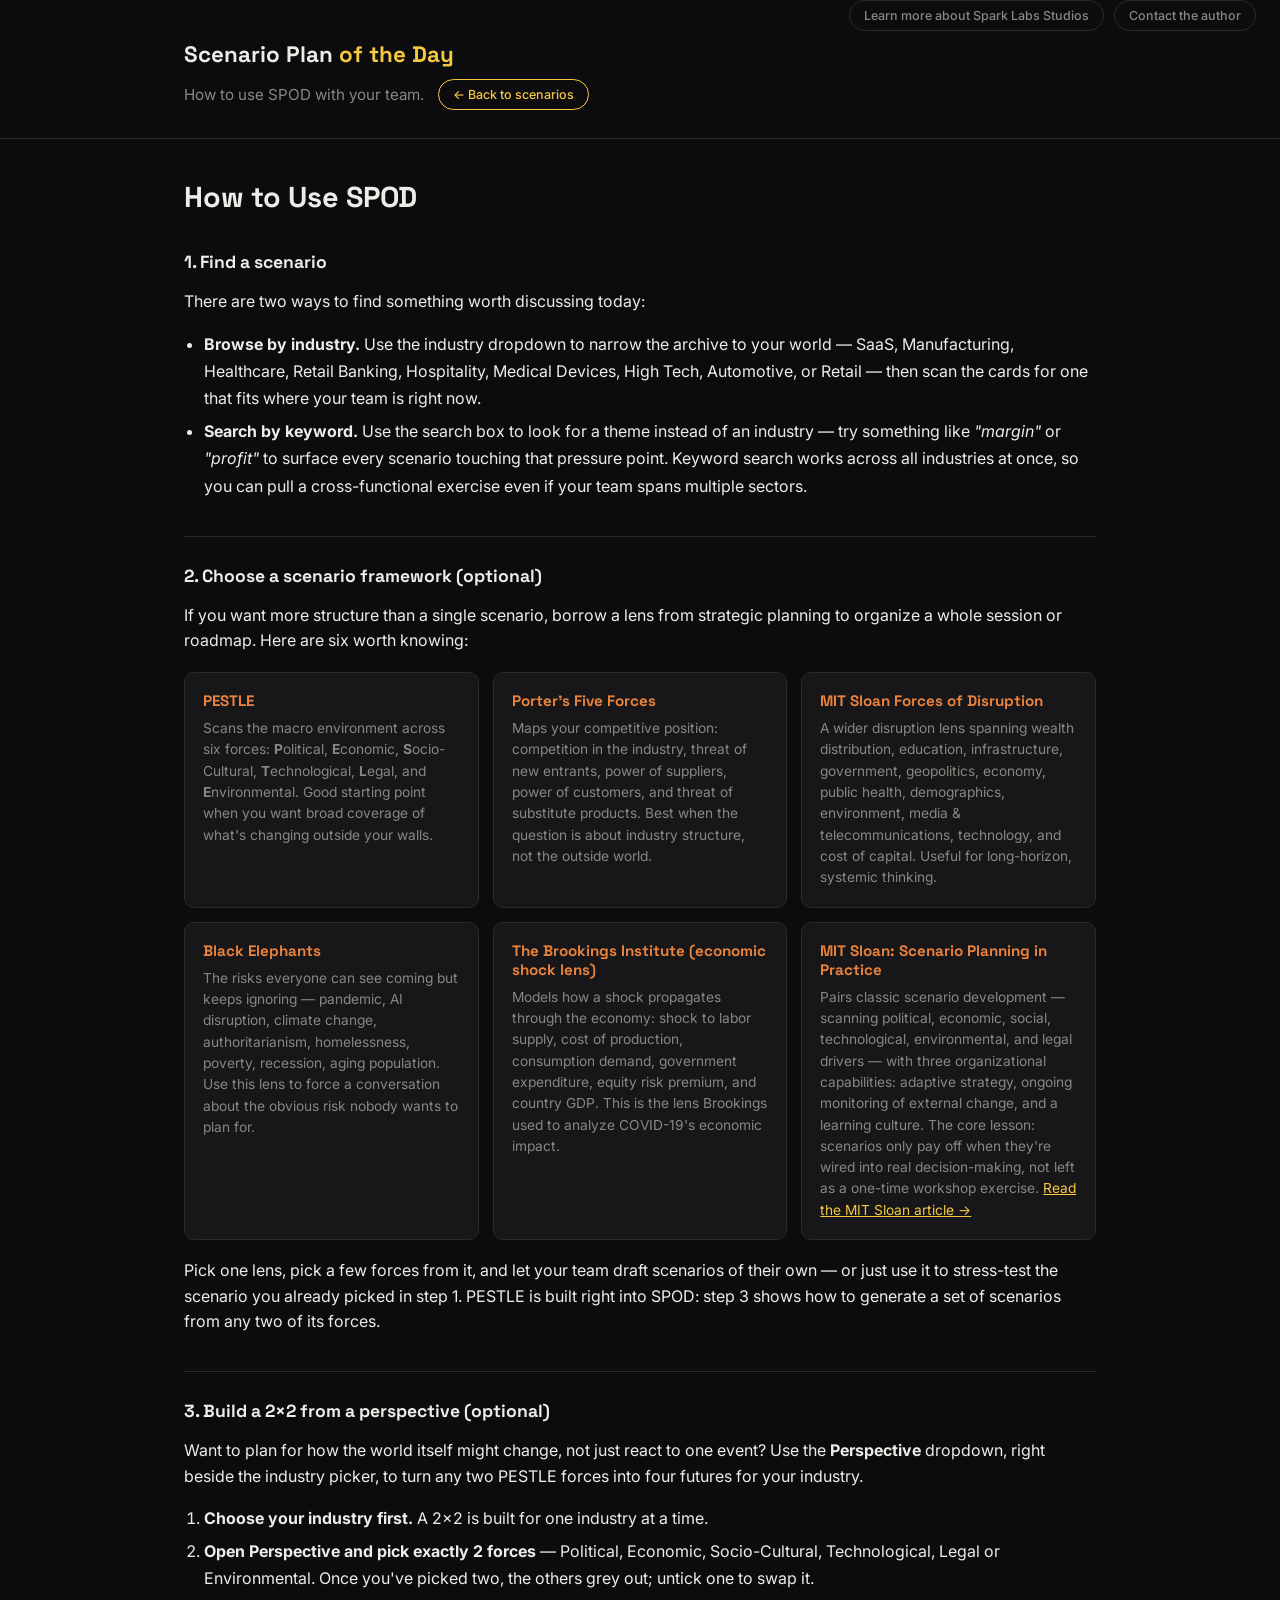
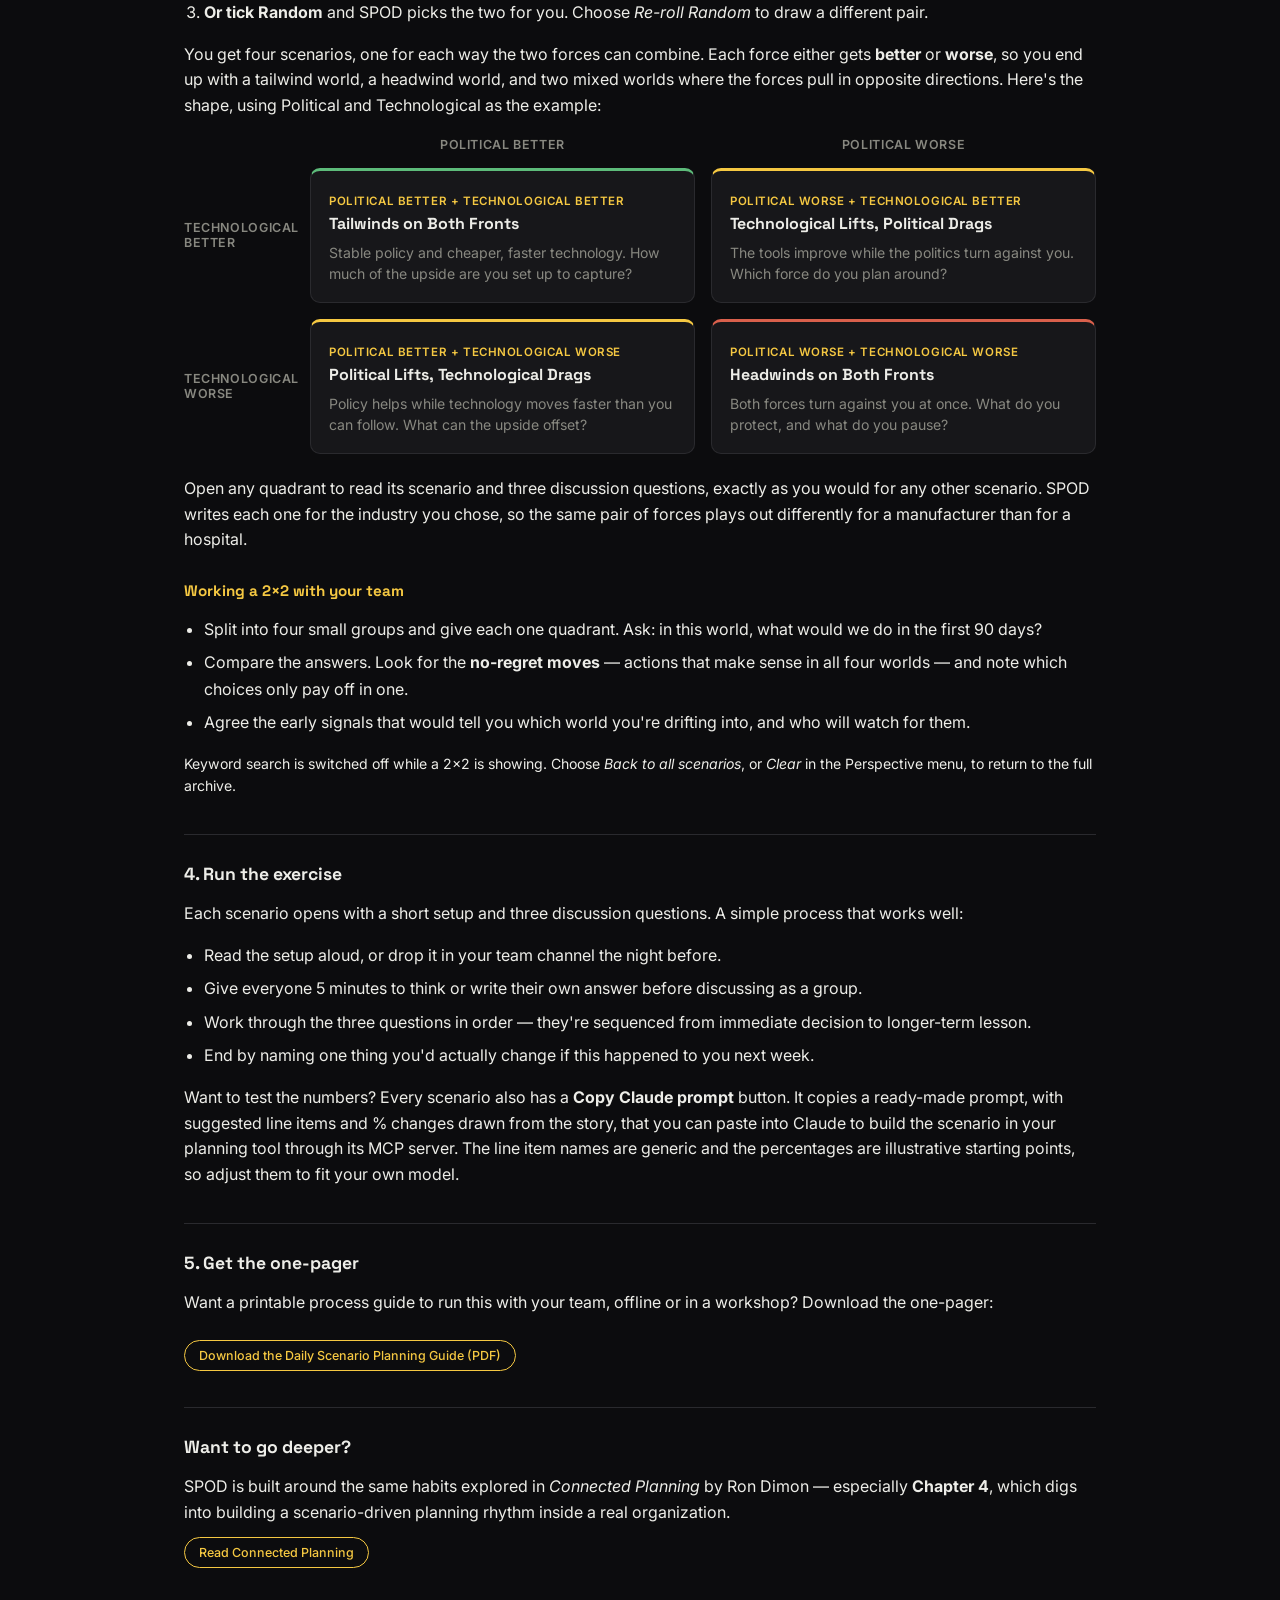
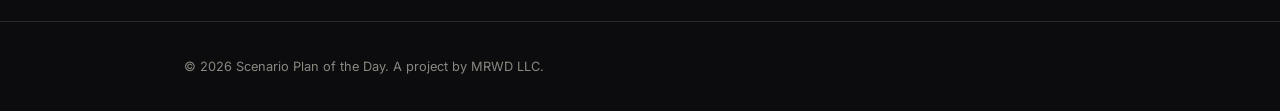
==== commit 09faa538: "Add Copy Claude prompt button for building scenarios in a planning tool Every scenario modal, includ" ====
--- a/how-to-use.html
+++ b/how-to-use.html
@@ -33,7 +33,7 @@
     <p>There are two ways to find something worth discussing today:</p>
     <ul>
       <li><strong>Browse by industry.</strong> Use the industry dropdown to narrow the archive to your world — SaaS, Manufacturing, Healthcare, Retail Banking, Hospitality, Medical Devices, High Tech, Automotive, or Retail — then scan the cards for one that fits where your team is right now.</li>
-      <li><strong>Search by keyword.</strong> Use the search box to look for a theme instead of an industry — try something like <em>"cashflow"</em> or <em>"profit"</em> to surface every scenario touching that pressure point. Keyword search works across all industries at once, so you can pull a cross-functional exercise even if your team spans multiple sectors.</li>
+      <li><strong>Search by keyword.</strong> Use the search box to look for a theme instead of an industry — try something like <em>"margin"</em> or <em>"profit"</em> to surface every scenario touching that pressure point. Keyword search works across all industries at once, so you can pull a cross-functional exercise even if your team spans multiple sectors.</li>
     </ul>
   </section>
 
@@ -124,6 +124,7 @@
       <li>Work through the three questions in order — they're sequenced from immediate decision to longer-term lesson.</li>
       <li>End by naming one thing you'd actually change if this happened to you next week.</li>
     </ul>
+    <p>Want to test the numbers? Every scenario also has a <strong>Copy Claude prompt</strong> button. It copies a ready-made prompt, with suggested line items and % changes drawn from the story, that you can paste into Claude to build the scenario in your planning tool through its MCP server. The line item names are generic and the percentages are illustrative starting points, so adjust them to fit your own model.</p>
   </section>
 
   <section class="how-block">
--- a/assets/style.css
+++ b/assets/style.css
@@ -512,6 +512,57 @@
   cursor: not-allowed;
 }
 
+button.pill {
+  background: none;
+  font-family: inherit;
+  cursor: pointer;
+}
+
+button.pill-accent:hover {
+  background: var(--accent);
+  color: var(--bg);
+}
+
+.prompt-block {
+  margin-top: 28px;
+  padding-top: 20px;
+  border-top: 1px solid var(--border);
+}
+
+.modal-content .prompt-block h3 {
+  margin-top: 0;
+}
+
+.modal-content .prompt-help {
+  margin: 0 0 14px;
+  font-size: 0.85rem;
+  line-height: 1.5;
+  color: var(--muted);
+}
+
+.prompt-actions {
+  display: flex;
+  align-items: center;
+  flex-wrap: wrap;
+  gap: 18px;
+}
+
+.prompt-preview {
+  margin: 14px 0 0;
+  padding: 14px;
+  max-height: 260px;
+  overflow: auto;
+  background: var(--bg);
+  border: 1px solid var(--border);
+  border-radius: 8px;
+  font-family: ui-monospace, Menlo, Consolas, monospace;
+  font-size: 0.76rem;
+  line-height: 1.55;
+  color: var(--muted);
+  white-space: pre-wrap;
+  user-select: text;
+}
+
 .matrix-view {
   padding-bottom: 60px;
 }
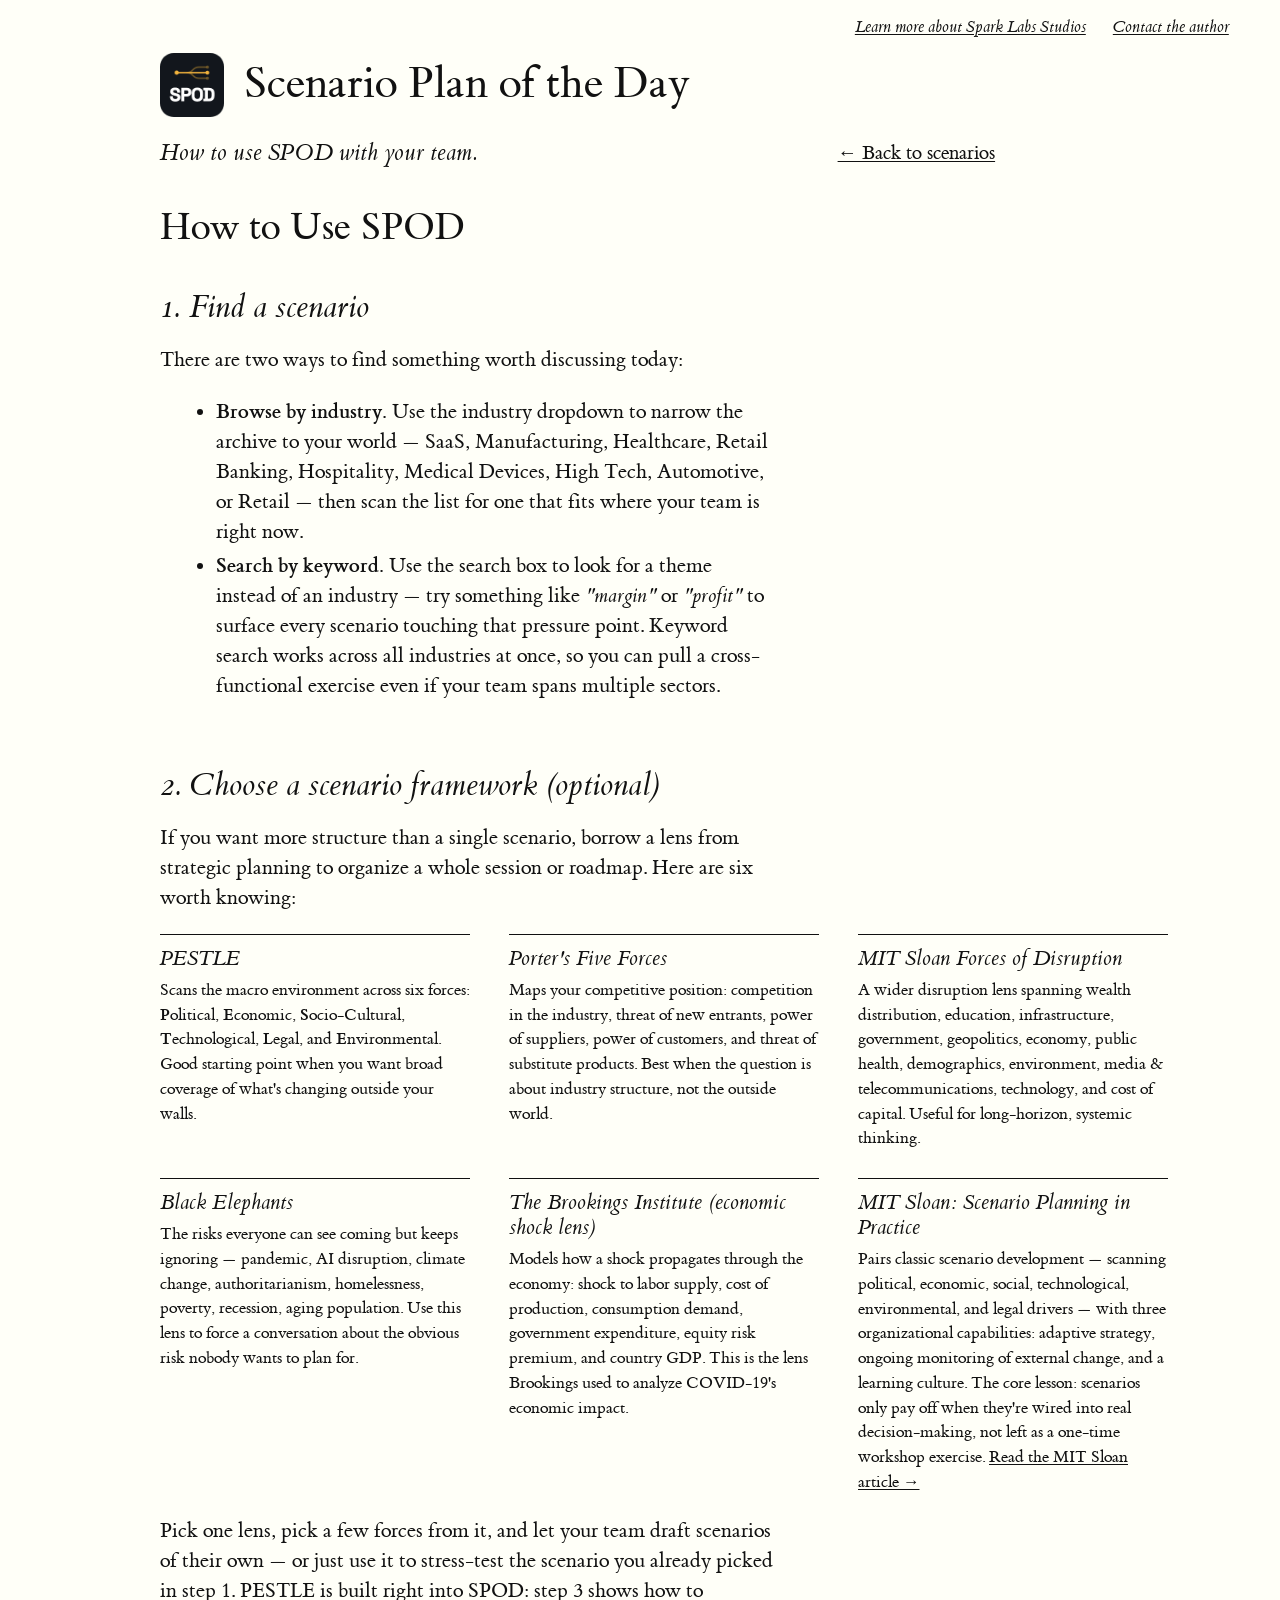
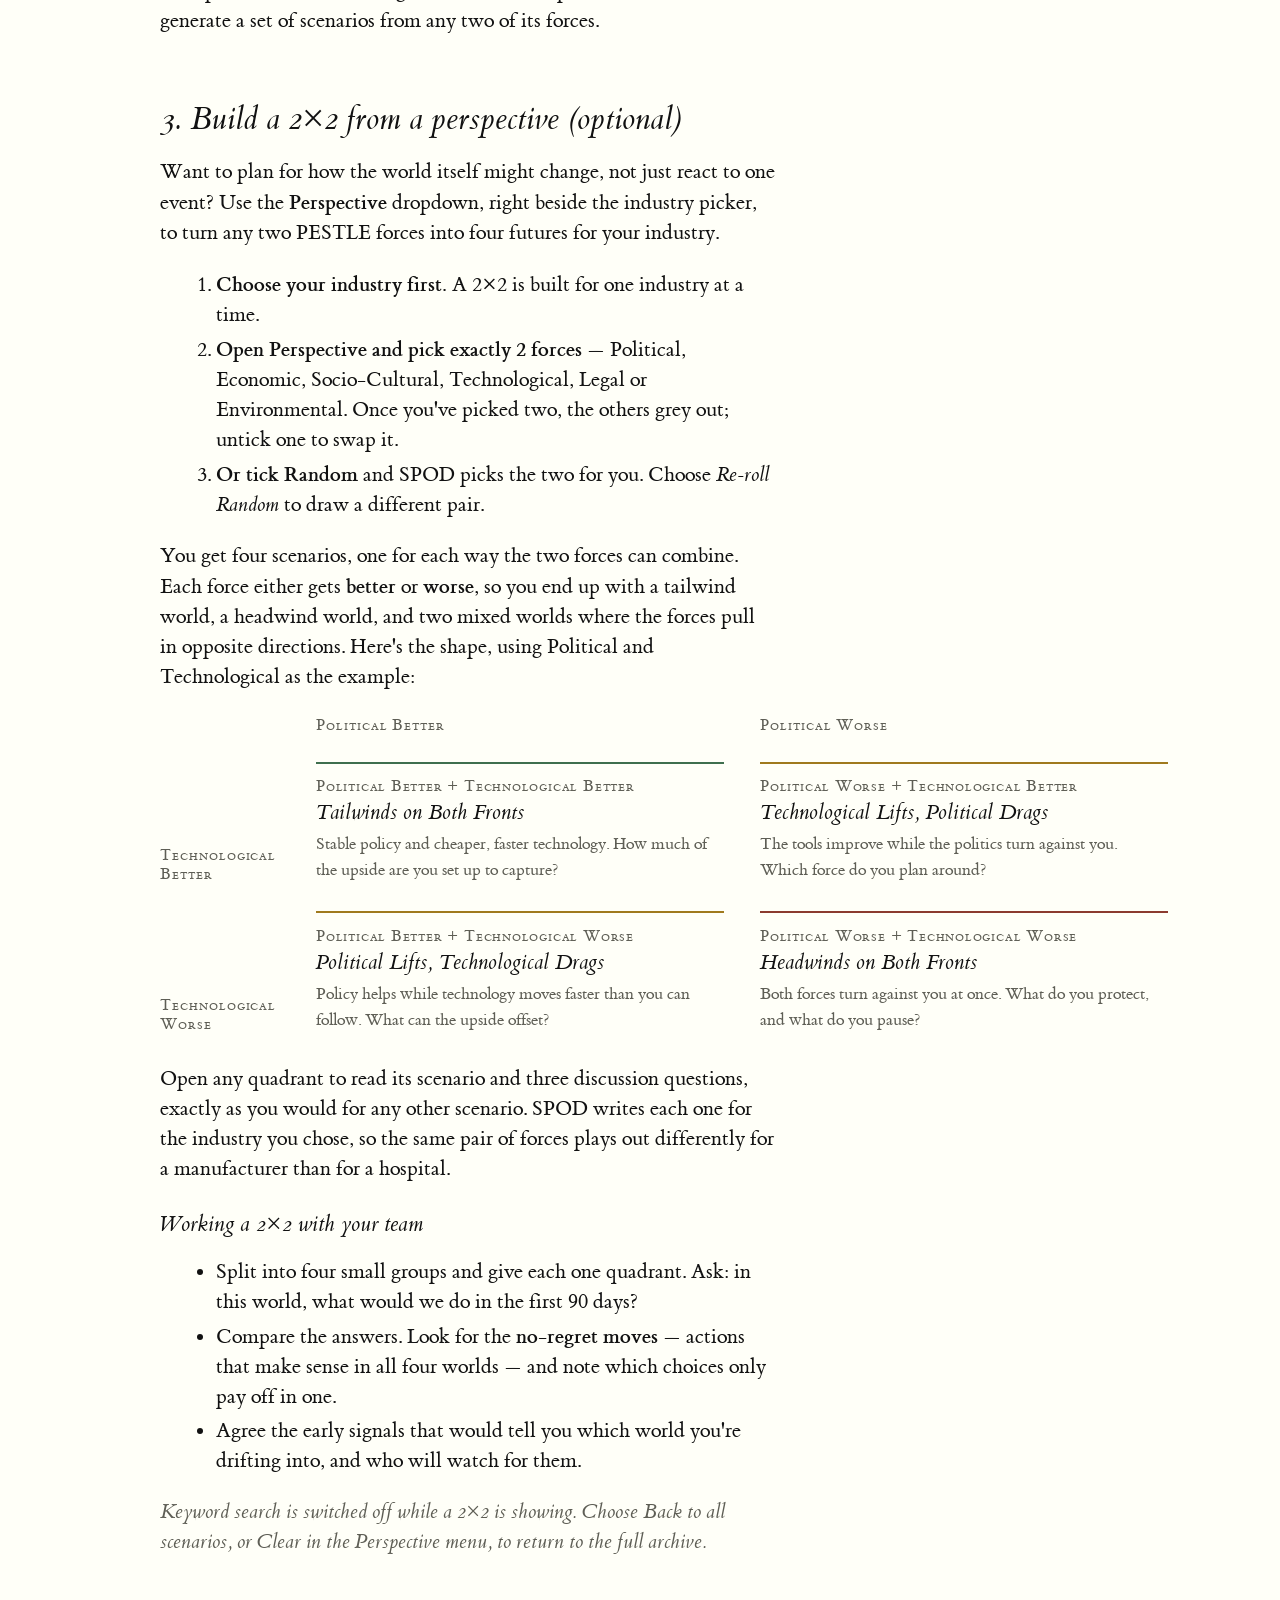
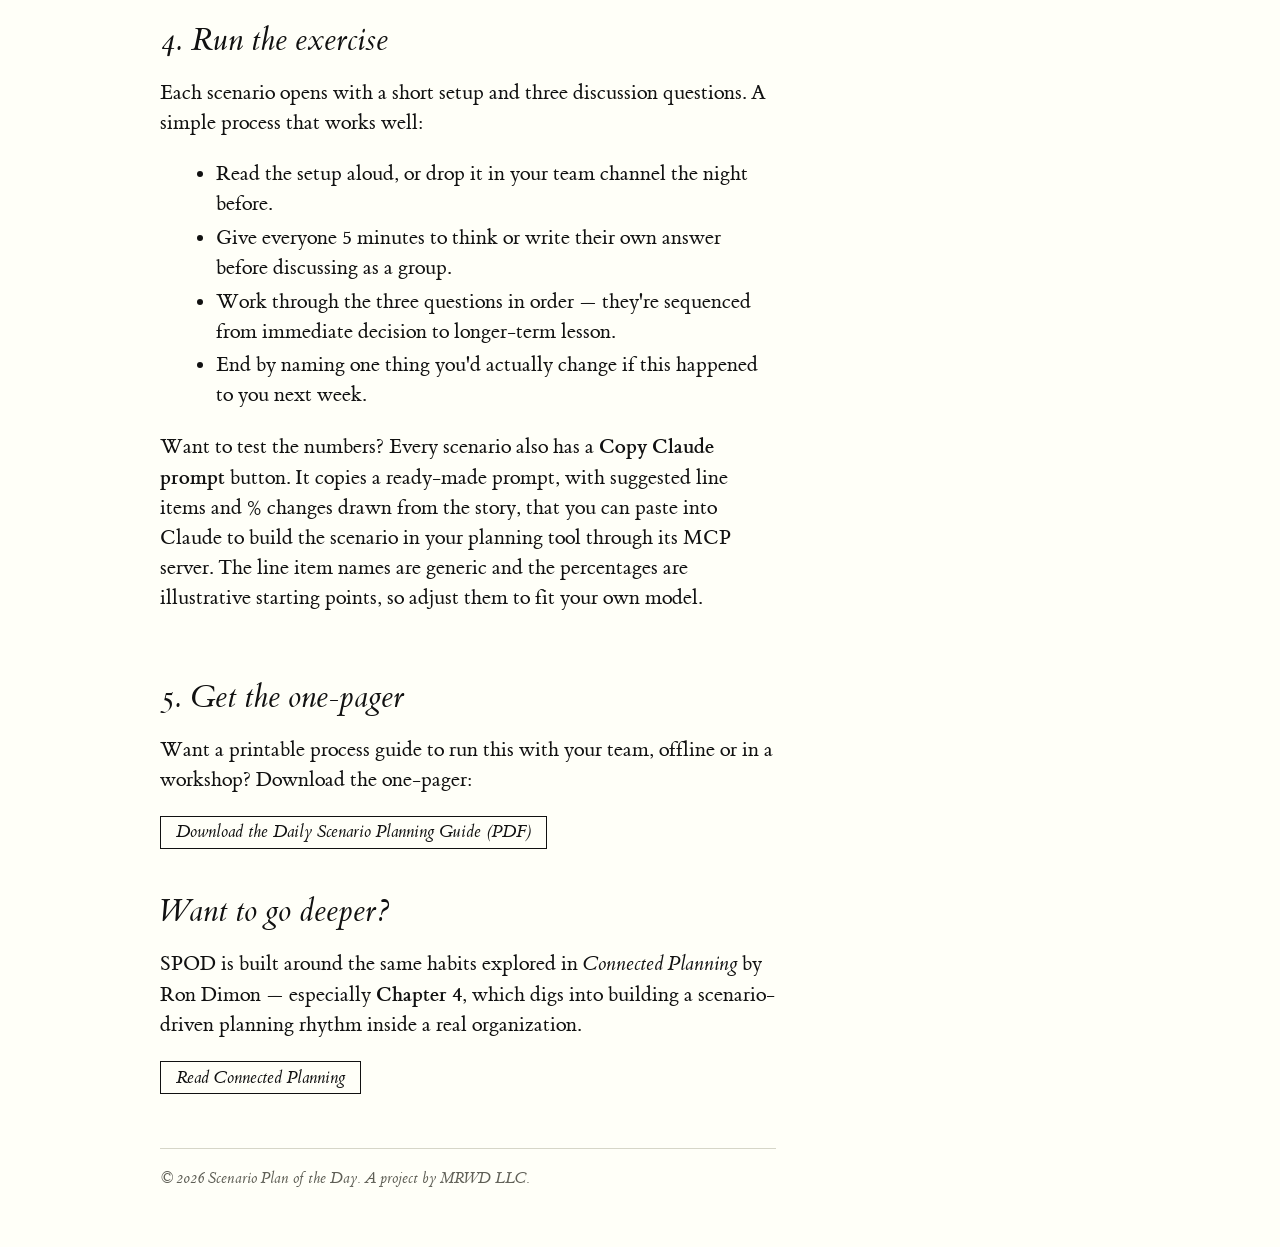
==== commit 0fe1a527: "Restyle the whole site in the Tufte CSS idiom and add the SPOD icon Vendor Tufte CSS (MIT) and its E" ====
--- a/how-to-use.html
+++ b/how-to-use.html
@@ -3,36 +3,38 @@
 <head>
 <meta charset="UTF-8">
 <meta name="viewport" content="width=device-width, initial-scale=1.0">
+<meta name="color-scheme" content="light dark">
 <title>How to Use SPOD — Scenario Plan of the Day</title>
 <meta name="description" content="How to use Scenario Plan of the Day: browse by industry, search by keyword, build a 2x2 of futures from any two PESTLE forces, and run the exercise with your team.">
-<link rel="preconnect" href="https://fonts.googleapis.com">
-<link href="https://fonts.googleapis.com/css2?family=Space+Grotesk:wght@500;700&family=Inter:wght@400;500;600&display=swap" rel="stylesheet">
+<link rel="stylesheet" href="assets/tufte/tufte.css">
 <link rel="stylesheet" href="assets/style.css">
 </head>
 <body>
 
+<nav class="site-links" aria-label="Elsewhere">
+  <a href="https://sparklabs.studio" target="_blank" rel="noopener">Learn more about Spark Labs Studios</a>
+  <a href="https://rondimon.com" target="_blank" rel="noopener">Contact the author</a>
+</nav>
+
 <header class="site-header">
-  <div class="wrap">
-    <nav class="header-pills">
-      <a class="pill" href="https://sparklabs.studio" target="_blank" rel="noopener">Learn more about Spark Labs Studios</a>
-      <a class="pill" href="https://rondimon.com" target="_blank" rel="noopener">Contact the author</a>
-    </nav>
-    <a class="logo" href="index.html">Scenario Plan <span>of the Day</span></a>
-    <div class="tagline-row">
-      <p class="tagline">How to use SPOD with your team.</p>
-      <a class="pill pill-accent" href="index.html">&larr; Back to scenarios</a>
-    </div>
+  <div class="brand">
+    <a class="brand-icon" href="index.html" aria-label="Scenario Plan of the Day home"><img src="assets/spod-icon.png" alt="SPOD" width="64" height="64"></a>
+    <p class="site-title"><a href="index.html">Scenario Plan of the Day</a></p>
   </div>
+  <p class="subtitle">
+    <a class="subtitle-link" href="index.html">&larr; Back to scenarios</a>
+    How to use SPOD with your team.
+  </p>
 </header>
 
-<main class="wrap how-to">
+<main class="how-to">
   <h1>How to Use SPOD</h1>
 
   <section class="how-block">
     <h2>1. Find a scenario</h2>
     <p>There are two ways to find something worth discussing today:</p>
     <ul>
-      <li><strong>Browse by industry.</strong> Use the industry dropdown to narrow the archive to your world — SaaS, Manufacturing, Healthcare, Retail Banking, Hospitality, Medical Devices, High Tech, Automotive, or Retail — then scan the cards for one that fits where your team is right now.</li>
+      <li><strong>Browse by industry.</strong> Use the industry dropdown to narrow the archive to your world — SaaS, Manufacturing, Healthcare, Retail Banking, Hospitality, Medical Devices, High Tech, Automotive, or Retail — then scan the list for one that fits where your team is right now.</li>
       <li><strong>Search by keyword.</strong> Use the search box to look for a theme instead of an industry — try something like <em>"margin"</em> or <em>"profit"</em> to surface every scenario touching that pressure point. Keyword search works across all industries at once, so you can pull a cross-functional exercise even if your team spans multiple sectors.</li>
     </ul>
   </section>
@@ -84,23 +86,23 @@
       <div class="matrix-col-head">Political Worse</div>
       <div class="matrix-row-head">Technological Better</div>
       <div class="how-quad matrix-bb">
-        <span class="industry-tag">Political Better + Technological Better</span>
+        <span class="quad-tag">Political Better + Technological Better</span>
         <h4>Tailwinds on Both Fronts</h4>
         <p>Stable policy and cheaper, faster technology. How much of the upside are you set up to capture?</p>
       </div>
       <div class="how-quad matrix-wb">
-        <span class="industry-tag">Political Worse + Technological Better</span>
+        <span class="quad-tag">Political Worse + Technological Better</span>
         <h4>Technological Lifts, Political Drags</h4>
         <p>The tools improve while the politics turn against you. Which force do you plan around?</p>
       </div>
       <div class="matrix-row-head">Technological Worse</div>
       <div class="how-quad matrix-bw">
-        <span class="industry-tag">Political Better + Technological Worse</span>
+        <span class="quad-tag">Political Better + Technological Worse</span>
         <h4>Political Lifts, Technological Drags</h4>
         <p>Policy helps while technology moves faster than you can follow. What can the upside offset?</p>
       </div>
       <div class="how-quad matrix-ww">
-        <span class="industry-tag">Political Worse + Technological Worse</span>
+        <span class="quad-tag">Political Worse + Technological Worse</span>
         <h4>Headwinds on Both Fronts</h4>
         <p>Both forces turn against you at once. What do you protect, and what do you pause?</p>
       </div>
@@ -130,20 +132,18 @@
   <section class="how-block">
     <h2>5. Get the one-pager</h2>
     <p>Want a printable process guide to run this with your team, offline or in a workshop? Download the one-pager:</p>
-    <a class="pill pill-accent pill-download" href="downloads/Daily-Scenario-Planning-Guide.pdf" download>Download the Daily Scenario Planning Guide (PDF)</a>
+    <a class="btn" href="downloads/Daily-Scenario-Planning-Guide.pdf" download>Download the Daily Scenario Planning Guide (PDF)</a>
   </section>
 
   <section class="how-block">
     <h2>Want to go deeper?</h2>
     <p>SPOD is built around the same habits explored in <em>Connected Planning</em> by Ron Dimon — especially <strong>Chapter 4</strong>, which digs into building a scenario-driven planning rhythm inside a real organization.</p>
-    <a class="pill pill-accent" href="https://www.rondimon.com/books" target="_blank" rel="noopener">Read Connected Planning</a>
+    <a class="btn" href="https://www.rondimon.com/books" target="_blank" rel="noopener">Read Connected Planning</a>
   </section>
 </main>
 
 <footer class="site-footer">
-  <div class="wrap">
-    <p>&copy; <span id="year"></span> Scenario Plan of the Day. A project by MRWD LLC.</p>
-  </div>
+  <p>&copy; <span id="year"></span> Scenario Plan of the Day. A project by MRWD LLC.</p>
 </footer>
 
 <script>document.getElementById('year').textContent = new Date().getFullYear();</script>
--- a/assets/tufte/tufte.css
+++ b/assets/tufte/tufte.css
@@ -0,0 +1,460 @@
+@charset "UTF-8";
+
+/* Import ET Book styles
+   adapted from https://github.com/edwardtufte/et-book/blob/gh-pages/et-book.css */
+
+@font-face {
+    font-family: "et-book";
+    src: url("et-book/et-book-roman-line-figures/et-book-roman-line-figures.eot");
+    src: url("et-book/et-book-roman-line-figures/et-book-roman-line-figures.eot?#iefix") format("embedded-opentype"), url("et-book/et-book-roman-line-figures/et-book-roman-line-figures.woff") format("woff"), url("et-book/et-book-roman-line-figures/et-book-roman-line-figures.ttf") format("truetype"), url("et-book/et-book-roman-line-figures/et-book-roman-line-figures.svg#etbookromanosf") format("svg");
+    font-weight: normal;
+    font-style: normal;
+    font-display: swap;
+}
+
+@font-face {
+    font-family: "et-book";
+    src: url("et-book/et-book-display-italic-old-style-figures/et-book-display-italic-old-style-figures.eot");
+    src: url("et-book/et-book-display-italic-old-style-figures/et-book-display-italic-old-style-figures.eot?#iefix") format("embedded-opentype"), url("et-book/et-book-display-italic-old-style-figures/et-book-display-italic-old-style-figures.woff") format("woff"), url("et-book/et-book-display-italic-old-style-figures/et-book-display-italic-old-style-figures.ttf") format("truetype"), url("et-book/et-book-display-italic-old-style-figures/et-book-display-italic-old-style-figures.svg#etbookromanosf") format("svg");
+    font-weight: normal;
+    font-style: italic;
+    font-display: swap;
+}
+
+@font-face {
+    font-family: "et-book";
+    src: url("et-book/et-book-bold-line-figures/et-book-bold-line-figures.eot");
+    src: url("et-book/et-book-bold-line-figures/et-book-bold-line-figures.eot?#iefix") format("embedded-opentype"), url("et-book/et-book-bold-line-figures/et-book-bold-line-figures.woff") format("woff"), url("et-book/et-book-bold-line-figures/et-book-bold-line-figures.ttf") format("truetype"), url("et-book/et-book-bold-line-figures/et-book-bold-line-figures.svg#etbookromanosf") format("svg");
+    font-weight: bold;
+    font-style: normal;
+    font-display: swap;
+}
+
+@font-face {
+    font-family: "et-book-roman-old-style";
+    src: url("et-book/et-book-roman-old-style-figures/et-book-roman-old-style-figures.eot");
+    src: url("et-book/et-book-roman-old-style-figures/et-book-roman-old-style-figures.eot?#iefix") format("embedded-opentype"), url("et-book/et-book-roman-old-style-figures/et-book-roman-old-style-figures.woff") format("woff"), url("et-book/et-book-roman-old-style-figures/et-book-roman-old-style-figures.ttf") format("truetype"), url("et-book/et-book-roman-old-style-figures/et-book-roman-old-style-figures.svg#etbookromanosf") format("svg");
+    font-weight: normal;
+    font-style: normal;
+    font-display: swap;
+}
+
+/* Tufte CSS styles */
+html {
+    font-size: 15px;
+}
+
+body {
+    width: 87.5%;
+    margin-left: auto;
+    margin-right: auto;
+    padding-left: 12.5%;
+    font-family: et-book, Palatino, "Palatino Linotype", "Palatino LT STD", "Book Antiqua", Georgia, serif;
+    background-color: #fffff8;
+    color: #111;
+    max-width: 1400px;
+    counter-reset: sidenote-counter;
+}
+
+/* Adds dark mode */
+@media (prefers-color-scheme: dark) {
+    body {
+        background-color: #151515;
+        color: #ddd;
+    }
+}
+
+h1 {
+    font-weight: 400;
+    margin-top: 4rem;
+    margin-bottom: 1.5rem;
+    font-size: 3.2rem;
+    line-height: 1;
+}
+
+h2 {
+    font-style: italic;
+    font-weight: 400;
+    margin-top: 2.1rem;
+    margin-bottom: 1.4rem;
+    font-size: 2.2rem;
+    line-height: 1;
+}
+
+h3 {
+    font-style: italic;
+    font-weight: 400;
+    font-size: 1.7rem;
+    margin-top: 2rem;
+    margin-bottom: 1.4rem;
+    line-height: 1;
+}
+
+hr {
+    display: block;
+    height: 1px;
+    width: 55%;
+    border: 0;
+    border-top: 1px solid #ccc;
+    margin: 1em 0;
+    padding: 0;
+}
+
+p.subtitle {
+    font-style: italic;
+    margin-top: 1rem;
+    margin-bottom: 1rem;
+    font-size: 1.8rem;
+    display: block;
+    line-height: 1;
+}
+
+.numeral {
+    font-family: et-book-roman-old-style;
+}
+
+.danger {
+    color: red;
+}
+
+article {
+    padding: 5rem 0rem;
+}
+
+section {
+    padding-top: 1rem;
+    padding-bottom: 1rem;
+}
+
+p,
+dl,
+ol,
+ul {
+    font-size: 1.4rem;
+    line-height: 2rem;
+}
+
+p {
+    margin-top: 1.4rem;
+    margin-bottom: 1.4rem;
+    padding-right: 0;
+    vertical-align: baseline;
+}
+
+sup {
+    line-height: 0;
+}
+
+/* Chapter Epigraphs */
+div.epigraph {
+    margin: 5em 0;
+}
+
+div.epigraph > blockquote {
+    margin-top: 3em;
+    margin-bottom: 3em;
+}
+
+div.epigraph > blockquote,
+div.epigraph > blockquote > p {
+    font-style: italic;
+}
+
+div.epigraph > blockquote > footer {
+    font-style: normal;
+}
+
+div.epigraph > blockquote > footer > cite {
+    font-style: italic;
+}
+/* end chapter epigraphs styles */
+
+blockquote {
+    font-size: 1.4rem;
+}
+
+blockquote p {
+    width: 55%;
+    margin-right: 40px;
+}
+
+blockquote footer {
+    width: 55%;
+    font-size: 1.1rem;
+    text-align: right;
+}
+
+section > p,
+section > footer,
+section > table {
+    width: 55%;
+}
+
+/* 50 + 5 == 55, to be the same width as paragraph */
+section > dl,
+section > ol,
+section > ul {
+    width: 50%;
+    -webkit-padding-start: 5%;
+}
+
+dt:not(:first-child),
+li:not(:first-child) {
+    margin-top: 0.25rem;
+}
+
+figure {
+    padding: 0;
+    border: 0;
+    font-size: 100%;
+    font: inherit;
+    vertical-align: baseline;
+    max-width: 55%;
+    -webkit-margin-start: 0;
+    -webkit-margin-end: 0;
+    margin: 0 0 3em 0;
+}
+
+figcaption {
+    float: right;
+    clear: right;
+    margin-top: 0;
+    margin-bottom: 0;
+    font-size: 1.1rem;
+    line-height: 1.6;
+    vertical-align: baseline;
+    position: relative;
+    max-width: 40%;
+}
+
+figure.fullwidth figcaption {
+    margin-right: 24%;
+}
+
+a:link,
+a:visited {
+    color: inherit;
+    text-underline-offset: 0.1em;
+    text-decoration-thickness: 0.05em;
+}
+
+/* Sidenotes, margin notes, figures, captions */
+img {
+    max-width: 100%;
+    height: auto;
+}
+
+figure.fullwidth img {
+    width: 100%;
+}
+
+.sidenote,
+.marginnote {
+    float: right;
+    clear: right;
+    margin-right: -60%;
+    width: 50%;
+    margin-top: 0.3rem;
+    margin-bottom: 0;
+    font-size: 1.1rem;
+    line-height: 1.3;
+    vertical-align: baseline;
+    position: relative;
+}
+
+.sidenote-number {
+    counter-increment: sidenote-counter;
+}
+
+.sidenote-number:after,
+.sidenote:before {
+    font-family: et-book-roman-old-style;
+    position: relative;
+    vertical-align: baseline;
+}
+
+.sidenote-number:after {
+    content: counter(sidenote-counter);
+    font-size: 1rem;
+    top: -0.5rem;
+    left: 0.1rem;
+}
+
+.sidenote:before {
+    content: counter(sidenote-counter) " ";
+    font-size: 1rem;
+    top: -0.5rem;
+}
+
+blockquote .sidenote,
+blockquote .marginnote {
+    margin-right: -82%;
+    min-width: 59%;
+    text-align: left;
+}
+
+div.fullwidth,
+table.fullwidth {
+    width: 100%;
+}
+
+div.table-wrapper {
+    overflow-x: auto;
+    font-family: "Trebuchet MS", "Gill Sans", "Gill Sans MT", sans-serif;
+}
+
+.sans {
+    font-family: "Gill Sans", "Gill Sans MT", Calibri, sans-serif;
+    letter-spacing: .03em;
+}
+
+code, pre > code {
+    font-family: Consolas, "Liberation Mono", Menlo, Courier, monospace;
+    font-size: 1.0rem;
+    line-height: 1.42;
+    -webkit-text-size-adjust: 100%; /* Prevent adjustments of font size after orientation changes in iOS. See https://github.com/edwardtufte/tufte-css/issues/81#issuecomment-261953409 */
+}
+
+.sans > code {
+    font-size: 1.2rem;
+}
+
+h1 > code,
+h2 > code,
+h3 > code {
+    font-size: 0.80em;
+}
+
+.marginnote > code,
+.sidenote > code {
+    font-size: 1rem;
+}
+
+pre > code {
+    font-size: 0.9rem;
+    width: 52.5%;
+    margin-left: 2.5%;
+    overflow-x: auto;
+    display: block;
+}
+
+pre.fullwidth > code {
+    width: 90%;
+}
+
+.fullwidth {
+    max-width: 90%;
+    clear:both;
+}
+
+span.newthought {
+    font-variant: small-caps;
+    font-size: 1.2em;
+}
+
+input.margin-toggle {
+    display: none;
+}
+
+label.sidenote-number {
+    display: inline-block;
+    max-height: 2rem; /* should be less than or equal to paragraph line-height */
+}
+
+label.margin-toggle:not(.sidenote-number) {
+    display: none;
+}
+
+.iframe-wrapper {
+    position: relative;
+    padding-bottom: 56.25%; /* 16:9 */
+    padding-top: 25px;
+    height: 0;
+}
+
+.iframe-wrapper iframe {
+    position: absolute;
+    top: 0;
+    left: 0;
+    width: 100%;
+    height: 100%;
+}
+
+@media (max-width: 760px) {
+    body {
+        width: 84%;
+        padding-left: 8%;
+        padding-right: 8%;
+    }
+
+    hr,
+    section > p,
+    section > footer,
+    section > table {
+        width: 100%;
+    }
+
+    pre > code {
+        width: 97%;
+    }
+
+    section > dl,
+    section > ol,
+    section > ul {
+        width: 90%;
+    }
+
+    figure {
+        max-width: 90%;
+    }
+
+    figcaption,
+    figure.fullwidth figcaption {
+        margin-right: 0%;
+        max-width: none;
+    }
+
+    blockquote {
+        margin-left: 1.5em;
+        margin-right: 0em;
+    }
+
+    blockquote p,
+    blockquote footer {
+        width: 100%;
+    }
+
+    label.margin-toggle:not(.sidenote-number) {
+        display: inline;
+    }
+
+    .sidenote,
+    .marginnote {
+        display: none;
+    }
+
+    .margin-toggle:checked + .sidenote,
+    .margin-toggle:checked + .marginnote {
+        display: block;
+        float: left;
+        left: 1rem;
+        clear: both;
+        width: 95%;
+        margin: 1rem 2.5%;
+        vertical-align: baseline;
+        position: relative;
+    }
+
+    label {
+        cursor: pointer;
+    }
+
+    div.table-wrapper,
+    table {
+        width: 85%;
+    }
+
+    img {
+        width: 100%;
+    }
+}
--- a/assets/style.css
+++ b/assets/style.css
@@ -1,620 +1,714 @@
+/* Scenario Plan of the Day: site components, in the idiom of Tufte CSS.
+   Load order: assets/tufte/tufte.css first (typography, page layout, dark mode), then this file. */
+
 :root {
-  --bg: #0C0C0E;
-  --panel: #17171A;
-  --accent: #F5C842;
-  --muted: #888880;
-  --text: #EDEDE8;
-  --border: #2A2A2E;
-}
-
-* { box-sizing: border-box; }
-
-body {
+  color-scheme: light dark;
+  --bg: #fffff8;
+  --text: #111;
+  --muted: #5e5e55;
+  --rule: #d6d6c8;
+  --ink: #111;
+  --panel: #f5f5ea;
+  --scrim: rgba(255, 255, 248, 0.93);
+  --shadow: rgba(0, 0, 0, 0.14);
+  --good: #3f6f4e;
+  --mixed: #a07a1e;
+  --bad: #8c3b2f;
+  --mono: Consolas, "Liberation Mono", Menlo, Courier, monospace;
+}
+
+@media (prefers-color-scheme: dark) {
+  :root {
+    --bg: #151515;
+    --text: #ddd;
+    --muted: #a0a097;
+    --rule: #3a3a35;
+    --ink: #ddd;
+    --panel: #1d1d1b;
+    --scrim: rgba(21, 21, 21, 0.94);
+    --shadow: rgba(0, 0, 0, 0.55);
+    --good: #74a98a;
+    --mixed: #cfa84f;
+    --bad: #cd6f5f;
+  }
+}
+
+/* Tufte CSS assumes the default (content-box) model, so border-box is opted into only where a component needs it. */
+.modal-content,
+.perspective-panel,
+.prompt-preview,
+.filter-bar input,
+.filter-bar select {
+  box-sizing: border-box;
+}
+
+.hidden {
+  display: none !important;
+}
+
+/* ---- Masthead ---------------------------------------------------------- */
+
+.site-links {
+  position: absolute;
+  top: 1.1rem;
+  right: 4%;
+  display: flex;
+  gap: 1.8rem;
+  font-size: 1.15rem;
+  font-style: italic;
+}
+
+.site-header {
+  padding: 3rem 0 0;
+}
+
+.brand {
+  display: flex;
+  align-items: center;
+  gap: 1.3rem;
+}
+
+.brand-icon {
+  flex: none;
+  line-height: 0;
+}
+
+.brand-icon img {
+  display: block;
+  width: 64px;
+  height: 64px;
+}
+
+.site-title {
   margin: 0;
+  font-size: 3rem;
+  line-height: 1.05;
+}
+
+.site-title a {
+  text-decoration: none;
+}
+
+p.subtitle {
+  width: 55%;
+  margin: 1.4rem 0 0;
+  font-size: 1.6rem;
+  line-height: 1.3;
+}
+
+.subtitle-link {
+  float: right;
+  clear: right;
+  width: 50%;
+  margin: 0.2rem -60% 0 0;
+  font-size: 1.3rem;
+  font-style: normal;
+  line-height: 1.3;
+}
+
+/* ---- Controls ---------------------------------------------------------- */
+
+.filter-bar {
+  display: flex;
+  flex-wrap: wrap;
+  align-items: baseline;
+  gap: 0.9rem 2rem;
+  width: 90%;
+  margin-top: 1.6rem;
+  padding: 1.1rem 0;
+  border-top: 1px solid var(--rule);
+  border-bottom: 1px solid var(--rule);
+}
+
+.filter-bar label[for="industry-select"] {
+  font-size: 1.2rem;
+  font-style: italic;
+  color: var(--muted);
+}
+
+.filter-bar select,
+.filter-bar input[type="search"],
+.perspective-btn {
+  font: inherit;
+  font-size: 1.2rem;
+  color: var(--text);
+  background: transparent;
+  border: 0;
+  border-bottom: 1px solid var(--ink);
+  border-radius: 0;
+  padding: 0.15rem 0.1rem;
+}
+
+.filter-bar select {
+  max-width: 100%;
+}
+
+.filter-bar input[type="search"] {
+  flex: 1;
+  min-width: 13rem;
+}
+
+.filter-bar input[type="search"]::placeholder {
+  font-style: italic;
+  color: var(--muted);
+}
+
+.filter-bar #search-input:disabled {
+  opacity: 0.5;
+  cursor: not-allowed;
+}
+
+.perspective {
+  position: relative;
+}
+
+.perspective-btn {
+  display: flex;
+  gap: 0.6rem;
+  cursor: pointer;
+}
+
+.perspective-btn:hover,
+.perspective-btn.is-active,
+.perspective-btn[aria-expanded="true"] {
+  border-bottom-width: 2px;
+  padding-bottom: calc(0.15rem - 1px);
+}
+
+.perspective-btn-label {
+  font-style: italic;
+  color: var(--muted);
+}
+
+.perspective-btn-value::after {
+  content: " \25BE";
+  color: var(--muted);
+}
+
+.perspective-panel {
+  position: absolute;
+  top: calc(100% + 0.7rem);
+  left: 0;
+  z-index: 5;
+  width: 23rem;
+  max-width: calc(100vw - 2rem);
+  padding: 1.2rem 1.3rem;
   background: var(--bg);
+  border: 1px solid var(--ink);
+  box-shadow: 0 0.7rem 1.8rem var(--shadow);
+}
+
+.perspective-help {
+  width: auto;
+  margin: 0 0 0.9rem;
+  font-size: 1.1rem;
+  line-height: 1.45;
+  color: var(--muted);
+}
+
+.perspective-help strong {
   color: var(--text);
-  font-family: 'Inter', sans-serif;
-}
-
-h1, h2, h3, .logo {
-  font-family: 'Space Grotesk', sans-serif;
-}
-
-.wrap {
-  max-width: 960px;
-  margin: 0 auto;
-  padding: 0 24px;
-}
-
-.site-header {
-  position: relative;
-  border-bottom: 1px solid var(--border);
-  padding: 40px 0 28px;
-}
-
-.header-pills {
-  position: absolute;
-  top: 0;
-  right: 24px;
-  display: flex;
-  gap: 10px;
-}
-
-.pill {
-  border: 1px solid var(--border);
-  color: var(--muted);
+}
+
+.perspective-options {
+  display: flex;
+  flex-direction: column;
+}
+
+.perspective-option {
+  display: flex;
+  align-items: flex-start;
+  gap: 0.75rem;
+  padding: 0.4rem 0.2rem;
+  cursor: pointer;
+}
+
+.perspective-option:hover {
+  background: var(--panel);
+}
+
+.filter-bar .perspective-option input {
+  flex: none;
+  width: 1rem;
+  height: 1rem;
+  margin: 0.25rem 0 0;
+  accent-color: var(--ink);
+}
+
+.perspective-option.is-disabled {
+  opacity: 0.4;
+  cursor: not-allowed;
+}
+
+.perspective-option-text {
+  display: flex;
+  flex-direction: column;
+}
+
+.perspective-option-label {
+  font-size: 1.2rem;
+  line-height: 1.25;
+}
+
+.perspective-option-blurb {
+  font-size: 1rem;
+  font-style: italic;
+  color: var(--muted);
+}
+
+.perspective-footer {
+  display: flex;
+  justify-content: space-between;
+  margin-top: 0.8rem;
+  padding-top: 0.8rem;
+  border-top: 1px solid var(--rule);
+}
+
+.link-btn {
+  padding: 0;
+  font: inherit;
+  font-size: 1.1rem;
+  font-style: italic;
+  color: var(--text);
+  background: none;
+  border: 0;
+  text-decoration: underline;
+  text-underline-offset: 0.1em;
+  text-decoration-thickness: 0.05em;
+  cursor: pointer;
+}
+
+.perspective-hint {
+  width: 55%;
+  margin: 1.2rem 0 0;
+  font-size: 1.2rem;
+  font-style: italic;
+}
+
+/* ---- Scenario entries (the archive) ------------------------------------ */
+
+.scenario-list {
+  width: 55%;
+  padding-top: 1.8rem;
+  padding-bottom: 3rem;
+}
+
+.entry {
+  margin: 0 0 2.2rem;
+  cursor: pointer;
+}
+
+.entry-tag,
+.quad-tag {
+  font-size: 1.05rem;
+  font-variant: small-caps;
+  letter-spacing: 0.05em;
+  line-height: 1.3;
+  color: var(--muted);
+}
+
+.entry-tag {
+  float: right;
+  clear: right;
+  width: 50%;
+  margin: 0.35rem -60% 0 0;
+}
+
+.entry-title {
+  margin: 0 0 0.3rem;
+  font-size: 1.55rem;
+  line-height: 1.15;
+}
+
+.entry-title a {
   text-decoration: none;
-  font-size: 0.78rem;
-  font-weight: 500;
-  padding: 7px 14px;
-  border-radius: 999px;
-  white-space: nowrap;
-  transition: border-color 0.15s ease, color 0.15s ease;
-}
-
-.pill:hover {
-  border-color: var(--accent);
-  color: var(--accent);
-}
-
-.logo {
-  font-size: 1.4rem;
-  font-weight: 700;
-  color: var(--text);
-  text-decoration: none;
-}
-
-.logo span {
-  color: var(--accent);
-}
-
-.tagline-row {
-  display: flex;
-  align-items: center;
-  flex-wrap: wrap;
-  gap: 14px;
-  margin-top: 10px;
-}
-
-.tagline {
-  color: var(--muted);
+}
+
+.entry:hover .entry-title a,
+.entry-title a:focus {
+  text-decoration: underline;
+  text-underline-offset: 0.1em;
+  text-decoration-thickness: 0.05em;
+}
+
+.entry-preview {
+  width: auto;
   margin: 0;
-  font-size: 0.95rem;
-}
-
-.pill-accent {
-  border-color: var(--accent);
-  color: var(--accent);
-}
-
-.pill-accent:hover {
-  background: var(--accent);
-  color: var(--bg);
-}
-
-.filter-bar {
-  display: flex;
-  flex-wrap: wrap;
-  align-items: center;
-  gap: 12px;
-  margin: 32px 0 24px;
-}
-
-.filter-bar label {
-  color: var(--muted);
-  font-size: 0.85rem;
-}
-
-.filter-bar select,
-.filter-bar input {
-  background: var(--panel);
-  border: 1px solid var(--border);
-  color: var(--text);
-  padding: 8px 12px;
-  border-radius: 6px;
-  font-family: inherit;
-  font-size: 0.9rem;
-}
-
-.filter-bar input {
-  flex: 1;
-  min-width: 200px;
-}
-
-.scenario-list {
+  font-size: 1.2rem;
+  line-height: 1.5;
+  color: var(--muted);
+}
+
+.empty-note {
+  width: auto;
+  font-style: italic;
+  color: var(--muted);
+}
+
+/* ---- The 2x2 ----------------------------------------------------------- */
+
+.matrix-view {
+  width: 90%;
+  padding: 1.5rem 0 3rem;
+}
+
+.matrix-head h2 {
+  margin: 0 0 0.7rem;
+  font-size: 2rem;
+  line-height: 1.1;
+}
+
+.matrix-head p {
+  width: 60%;
+  margin: 0;
+  font-size: 1.25rem;
+  line-height: 1.5;
+  color: var(--muted);
+}
+
+.matrix-actions {
+  display: flex;
+  gap: 1.8rem;
+  margin: 0.9rem 0 1.8rem;
+}
+
+.matrix {
   display: grid;
-  grid-template-columns: repeat(auto-fill, minmax(280px, 1fr));
-  gap: 16px;
-  padding-bottom: 60px;
-}
-
-.scenario-card {
-  background: var(--panel);
-  border: 1px solid var(--border);
-  border-radius: 10px;
-  padding: 20px;
+  grid-template-columns: 8rem 1fr 1fr;
+  gap: 1.8rem 2.4rem;
+}
+
+.matrix-col-head,
+.matrix-row-head {
+  display: flex;
+  align-items: flex-end;
+  font-size: 1.05rem;
+  font-variant: small-caps;
+  letter-spacing: 0.06em;
+  color: var(--muted);
+}
+
+.matrix-card {
+  padding-top: 0.9rem;
+  border-top: 2px solid var(--ink);
   cursor: pointer;
-  transition: border-color 0.15s ease;
-}
-
-.scenario-card:hover {
-  border-color: var(--accent);
-}
-
-.scenario-card .industry-tag {
-  display: inline-block;
-  color: var(--accent);
-  font-size: 0.72rem;
-  font-weight: 600;
-  text-transform: uppercase;
-  letter-spacing: 0.05em;
-  margin-bottom: 10px;
-}
-
-.scenario-card h3 {
-  margin: 0 0 8px;
-  font-size: 1.05rem;
-}
-
-.scenario-card p {
-  color: var(--muted);
-  font-size: 0.88rem;
+}
+
+.matrix-card h3,
+.how-quad h4 {
+  margin: 0.25rem 0 0.4rem;
+  font-size: 1.45rem;
+  font-style: italic;
+  font-weight: 400;
+  line-height: 1.15;
+}
+
+.matrix-card p,
+.how-quad p {
+  width: auto;
   margin: 0;
+  font-size: 1.15rem;
   line-height: 1.5;
-}
+  color: var(--muted);
+}
+
+.matrix-card:hover h3 {
+  text-decoration: underline;
+  text-underline-offset: 0.1em;
+  text-decoration-thickness: 0.05em;
+}
+
+.matrix-bb { border-top-color: var(--good); }
+.matrix-ww { border-top-color: var(--bad); }
+.matrix-wb,
+.matrix-bw { border-top-color: var(--mixed); }
+
+/* ---- Scenario sheet (modal) -------------------------------------------- */
 
 .modal {
   position: fixed;
   inset: 0;
-  background: rgba(0,0,0,0.6);
+  z-index: 10;
   display: flex;
   align-items: center;
   justify-content: center;
-  padding: 20px;
-  z-index: 10;
-}
-
-.modal.hidden {
-  display: none;
+  padding: 1.2rem;
+  background: var(--scrim);
 }
 
 .modal-content {
-  background: var(--panel);
-  border: 1px solid var(--border);
-  border-radius: 12px;
-  padding: 36px;
-  max-width: 560px;
+  position: relative;
   width: 100%;
-  max-height: 85vh;
+  max-width: 44rem;
+  max-height: 90vh;
+  padding: 2.2rem 2.6rem 2.4rem;
   overflow-y: auto;
-  position: relative;
+  background: var(--bg);
+  border: 1px solid var(--ink);
+  box-shadow: 0 1rem 3rem var(--shadow);
 }
 
 .modal-close {
   position: absolute;
-  top: 16px;
-  right: 20px;
+  top: 0.6rem;
+  right: 1rem;
+  font-size: 2rem;
+  line-height: 1;
+  color: var(--muted);
   background: none;
-  border: none;
-  color: var(--muted);
-  font-size: 1.6rem;
+  border: 0;
   cursor: pointer;
-  line-height: 1;
 }
 
 .modal-industry {
-  color: var(--accent);
-  font-size: 0.75rem;
-  font-weight: 600;
-  text-transform: uppercase;
-  letter-spacing: 0.05em;
-  margin: 0 0 10px;
+  width: auto;
+  margin: 0 0 0.5rem;
+  font-size: 1.1rem;
+  font-variant: small-caps;
+  letter-spacing: 0.06em;
+  color: var(--muted);
 }
 
 .modal-content h2 {
-  margin: 0 0 16px;
-  font-size: 1.4rem;
-}
-
-.modal-content p {
-  line-height: 1.6;
+  margin: 0 0 1.1rem;
+  font-size: 2.1rem;
+  line-height: 1.1;
+}
+
+#modal-setup {
+  width: auto;
+  margin: 0;
+  font-size: 1.35rem;
+  line-height: 1.55;
+}
+
+.modal-content h3 {
+  margin: 1.8rem 0 0.6rem;
+  font-size: 1.5rem;
+  line-height: 1.1;
+}
+
+.modal-content ul {
+  margin: 0;
+  padding-left: 1.5rem;
+  font-size: 1.3rem;
+  line-height: 1.55;
+}
+
+.prompt-block {
+  margin-top: 2rem;
+  padding-top: 1.3rem;
+  border-top: 1px solid var(--rule);
+}
+
+.modal-content .prompt-block h3 {
+  margin-top: 0;
+}
+
+.prompt-help {
+  width: auto;
+  margin: 0 0 1rem;
+  font-size: 1.15rem;
+  line-height: 1.5;
+  color: var(--muted);
+}
+
+.prompt-actions {
+  display: flex;
+  flex-wrap: wrap;
+  align-items: baseline;
+  gap: 1.5rem;
+}
+
+.btn {
+  padding: 0.3rem 1rem;
+  font: inherit;
+  font-size: 1.2rem;
+  font-style: italic;
   color: var(--text);
-}
-
-.modal-content h3 {
-  margin: 24px 0 10px;
-  font-size: 0.95rem;
-  color: var(--muted);
-  text-transform: uppercase;
-  letter-spacing: 0.05em;
-}
-
-.modal-content ul {
-  padding-left: 20px;
-  line-height: 1.7;
-}
+  background: transparent;
+  border: 1px solid var(--ink);
+  border-radius: 0;
+  cursor: pointer;
+}
+
+.btn:hover,
+.btn:focus-visible {
+  color: var(--bg);
+  background: var(--ink);
+}
+
+a.btn {
+  display: inline-block;
+  text-decoration: none;
+}
+
+.prompt-preview {
+  max-height: 16rem;
+  margin: 1.1rem 0 0;
+  padding: 0.9rem 1rem;
+  overflow: auto;
+  font-family: var(--mono);
+  font-size: 0.85rem;
+  line-height: 1.5;
+  white-space: pre-wrap;
+  color: var(--muted);
+  background: var(--panel);
+  border: 1px solid var(--rule);
+  user-select: text;
+}
+
+/* ---- Footer ------------------------------------------------------------ */
 
 .site-footer {
-  border-top: 1px solid var(--border);
-  padding: 24px 0;
-  color: var(--muted);
-  font-size: 0.8rem;
-}
+  width: 55%;
+  margin-top: 1rem;
+  padding: 1rem 0 3rem;
+  border-top: 1px solid var(--rule);
+}
+
+.site-footer p {
+  width: auto;
+  margin: 0;
+  font-size: 1.05rem;
+  font-style: italic;
+  color: var(--muted);
+}
+
+/* ---- How to Use page --------------------------------------------------- */
 
 .how-to {
-  padding-bottom: 60px;
-}
-
-.how-to h1 {
-  margin: 40px 0 8px;
-  font-size: 1.8rem;
+  padding-bottom: 2rem;
+}
+
+.how-to > h1 {
+  margin: 2.6rem 0 0.4rem;
+  font-size: 2.6rem;
 }
 
 .how-block {
-  margin-top: 36px;
-  padding-top: 28px;
-  border-top: 1px solid var(--border);
-}
-
-.how-block:first-of-type {
-  border-top: none;
-  padding-top: 0;
-}
-
-.how-block h2 {
-  font-size: 1.1rem;
-  margin: 0 0 12px;
-}
-
-.how-block p {
-  color: var(--text);
-  line-height: 1.6;
-}
-
-.how-block ul,
-.how-block ol {
-  padding-left: 20px;
-  line-height: 1.7;
-  color: var(--text);
-}
-
-.how-block ul li,
-.how-block ol li {
-  margin-bottom: 6px;
+  padding-top: 0.4rem;
+  padding-bottom: 0.6rem;
 }
 
 .how-block h3 {
-  margin: 28px 0 8px;
-  font-size: 0.95rem;
-  color: var(--accent);
-}
-
-.how-matrix {
-  margin: 18px 0 22px;
-}
-
-.how-quad {
-  background: var(--panel);
-  border: 1px solid var(--border);
-  border-radius: 10px;
-  padding: 18px;
-}
-
-.how-quad .industry-tag {
-  display: inline-block;
-  color: var(--accent);
-  font-size: 0.72rem;
-  font-weight: 600;
-  text-transform: uppercase;
-  letter-spacing: 0.05em;
-}
-
-.how-quad h4 {
-  margin: 4px 0 8px;
-  font-family: 'Space Grotesk', sans-serif;
-  font-size: 1rem;
-}
-
-.how-quad p {
-  margin: 0;
-  color: var(--muted);
-  font-size: 0.88rem;
-  line-height: 1.5;
+  margin: 2rem 0 0.4rem;
+  font-size: 1.5rem;
 }
 
 .how-note {
-  color: var(--muted);
-  font-size: 0.88rem;
+  font-style: italic;
+  color: var(--muted);
 }
 
 .framework-grid {
   display: grid;
-  grid-template-columns: repeat(auto-fill, minmax(240px, 1fr));
-  gap: 14px;
-  margin: 18px 0;
+  grid-template-columns: repeat(auto-fill, minmax(18rem, 1fr));
+  gap: 1.8rem 2.6rem;
+  width: 90%;
+  margin: 1.4rem 0;
 }
 
 .framework-card {
-  background: var(--panel);
-  border: 1px solid var(--border);
-  border-radius: 10px;
-  padding: 18px;
+  padding-top: 0.8rem;
+  border-top: 1px solid var(--ink);
 }
 
 .framework-card h3 {
-  margin: 0 0 8px;
-  font-size: 0.95rem;
-  color: #E8823C;
+  margin: 0 0 0.4rem;
+  font-size: 1.45rem;
+  line-height: 1.15;
 }
 
 .framework-card p {
-  color: var(--muted);
-  font-size: 0.86rem;
-  line-height: 1.55;
+  width: auto;
   margin: 0;
-}
-
-.framework-card a {
-  color: var(--accent);
-}
-
-.pill-download {
-  display: inline-block;
-  margin-top: 8px;
-}
-
-.hidden {
-  display: none !important;
-}
-
-.perspective {
-  position: relative;
-}
-
-.perspective-btn {
-  display: flex;
-  align-items: center;
-  gap: 8px;
-  background: var(--panel);
-  border: 1px solid var(--border);
-  color: var(--text);
-  padding: 8px 12px;
-  border-radius: 6px;
-  font-family: inherit;
-  font-size: 0.9rem;
-  cursor: pointer;
-}
-
-.perspective-btn:hover,
-.perspective-btn.is-active,
-.perspective-btn[aria-expanded="true"] {
-  border-color: var(--accent);
-}
-
-.perspective-btn-label {
-  color: var(--muted);
-}
-
-.perspective-btn-value {
-  color: var(--accent);
-  font-weight: 500;
-}
-
-.perspective-btn-value::after {
-  content: ' ▾';
-  color: var(--muted);
-}
-
-.perspective-panel {
-  position: absolute;
-  top: calc(100% + 8px);
-  left: 0;
-  z-index: 5;
-  width: 320px;
-  max-width: calc(100vw - 48px);
-  background: var(--panel);
-  border: 1px solid var(--border);
-  border-radius: 10px;
-  padding: 16px;
-  box-shadow: 0 12px 32px rgba(0, 0, 0, 0.5);
-}
-
-.perspective-help {
-  margin: 0 0 12px;
-  font-size: 0.82rem;
+  font-size: 1.1rem;
   line-height: 1.5;
-  color: var(--muted);
-}
-
-.perspective-help strong {
-  color: var(--accent);
-}
-
-.perspective-options {
-  display: flex;
-  flex-direction: column;
-  gap: 2px;
-}
-
-.perspective-option {
-  display: flex;
-  align-items: flex-start;
-  gap: 10px;
-  padding: 8px;
-  border-radius: 6px;
-  cursor: pointer;
-}
-
-.perspective-option:hover {
-  background: rgba(255, 255, 255, 0.04);
-}
-
-.filter-bar .perspective-option input {
-  flex: none;
-  min-width: 0;
-  width: 16px;
-  height: 16px;
-  padding: 0;
-  margin: 2px 0 0;
-  accent-color: var(--accent);
-}
-
-.perspective-option.is-disabled {
-  opacity: 0.4;
-  cursor: not-allowed;
-}
-
-.perspective-option-text {
-  display: flex;
-  flex-direction: column;
-}
-
-.perspective-option-label {
-  font-size: 0.9rem;
-  font-weight: 500;
-}
-
-.perspective-option-blurb {
-  font-size: 0.75rem;
-  color: var(--muted);
-}
-
-.perspective-footer {
-  display: flex;
-  justify-content: space-between;
-  margin-top: 10px;
-  padding-top: 10px;
-  border-top: 1px solid var(--border);
-}
-
-.link-btn {
-  background: none;
-  border: none;
-  padding: 0;
-  color: var(--accent);
-  font-family: inherit;
-  font-size: 0.8rem;
-  cursor: pointer;
-}
-
-.link-btn:hover {
-  text-decoration: underline;
-}
-
-.perspective-hint {
-  margin: -8px 0 20px;
-  font-size: 0.85rem;
-  color: var(--accent);
-}
-
-.filter-bar #search-input:disabled {
-  opacity: 0.5;
-  cursor: not-allowed;
-}
-
-button.pill {
-  background: none;
-  font-family: inherit;
-  cursor: pointer;
-}
-
-button.pill-accent:hover {
-  background: var(--accent);
-  color: var(--bg);
-}
-
-.prompt-block {
-  margin-top: 28px;
-  padding-top: 20px;
-  border-top: 1px solid var(--border);
-}
-
-.modal-content .prompt-block h3 {
-  margin-top: 0;
-}
-
-.modal-content .prompt-help {
-  margin: 0 0 14px;
-  font-size: 0.85rem;
-  line-height: 1.5;
-  color: var(--muted);
-}
-
-.prompt-actions {
-  display: flex;
-  align-items: center;
-  flex-wrap: wrap;
-  gap: 18px;
-}
-
-.prompt-preview {
-  margin: 14px 0 0;
-  padding: 14px;
-  max-height: 260px;
-  overflow: auto;
-  background: var(--bg);
-  border: 1px solid var(--border);
-  border-radius: 8px;
-  font-family: ui-monospace, Menlo, Consolas, monospace;
-  font-size: 0.76rem;
-  line-height: 1.55;
-  color: var(--muted);
-  white-space: pre-wrap;
-  user-select: text;
-}
-
-.matrix-view {
-  padding-bottom: 60px;
-}
-
-.matrix-head h2 {
-  margin: 0 0 6px;
-  font-size: 1.2rem;
-}
-
-.matrix-head p {
-  margin: 0;
-  color: var(--muted);
-  font-size: 0.9rem;
-}
-
-.matrix-actions {
-  display: flex;
-  gap: 18px;
-  margin: 12px 0 20px;
-}
-
-.matrix {
-  display: grid;
-  grid-template-columns: 110px 1fr 1fr;
-  gap: 16px;
-}
-
-.matrix-col-head,
-.matrix-row-head {
-  display: flex;
-  align-items: center;
-  color: var(--muted);
-  font-size: 0.78rem;
-  font-weight: 600;
-  text-transform: uppercase;
-  letter-spacing: 0.05em;
-}
-
-.matrix-col-head {
-  justify-content: center;
-}
-
-.matrix-card p {
-  line-height: 1.55;
-}
-
-.matrix-bb { border-top: 3px solid #5DBB7A; }
-.matrix-ww { border-top: 3px solid #D9604C; }
-.matrix-wb,
-.matrix-bw { border-top: 3px solid var(--accent); }
-
-@media (max-width: 720px) {
+}
+
+.how-matrix {
+  width: 90%;
+  margin: 1.6rem 0 2rem;
+}
+
+.how-quad {
+  padding-top: 0.9rem;
+  border-top: 2px solid var(--ink);
+}
+
+.how-quad .quad-tag {
+  display: block;
+}
+
+.how-quad.matrix-bb { border-top-color: var(--good); }
+.how-quad.matrix-ww { border-top-color: var(--bad); }
+.how-quad.matrix-wb,
+.how-quad.matrix-bw { border-top-color: var(--mixed); }
+
+/* ---- Phones and narrow windows ----------------------------------------- */
+
+@media (max-width: 760px) {
+  .site-links {
+    position: static;
+    flex-wrap: wrap;
+    gap: 0.3rem 1.4rem;
+    margin: 1rem 0 0;
+    font-size: 1.1rem;
+  }
+
+  .site-header {
+    padding-top: 1.4rem;
+  }
+
+  .brand {
+    gap: 1rem;
+  }
+
+  .brand-icon img {
+    width: 48px;
+    height: 48px;
+  }
+
+  .site-title {
+    font-size: 2.1rem;
+  }
+
+  p.subtitle,
+  .perspective-hint,
+  .scenario-list,
+  .site-footer,
+  .matrix-head p {
+    width: 100%;
+  }
+
+  p.subtitle {
+    display: flex;
+    flex-direction: column;
+    font-size: 1.45rem;
+  }
+
+  .subtitle-link {
+    float: none;
+    width: auto;
+    margin: 0.7rem 0 0;
+    order: 2;
+  }
+
+  .filter-bar,
+  .matrix-view,
+  .framework-grid,
+  .how-matrix {
+    width: 100%;
+  }
+
+  .entry-tag {
+    float: none;
+    display: block;
+    width: auto;
+    margin: 0 0 0.2rem;
+  }
+
   .matrix {
     grid-template-columns: 1fr;
   }
@@ -625,7 +719,13 @@
     display: none;
   }
 
-  .perspective-panel {
-    left: 0;
-  }
-}
+  .modal {
+    align-items: flex-end;
+    padding: 0;
+  }
+
+  .modal-content {
+    max-height: 92vh;
+    padding: 1.6rem 1.3rem 2rem;
+  }
+}
